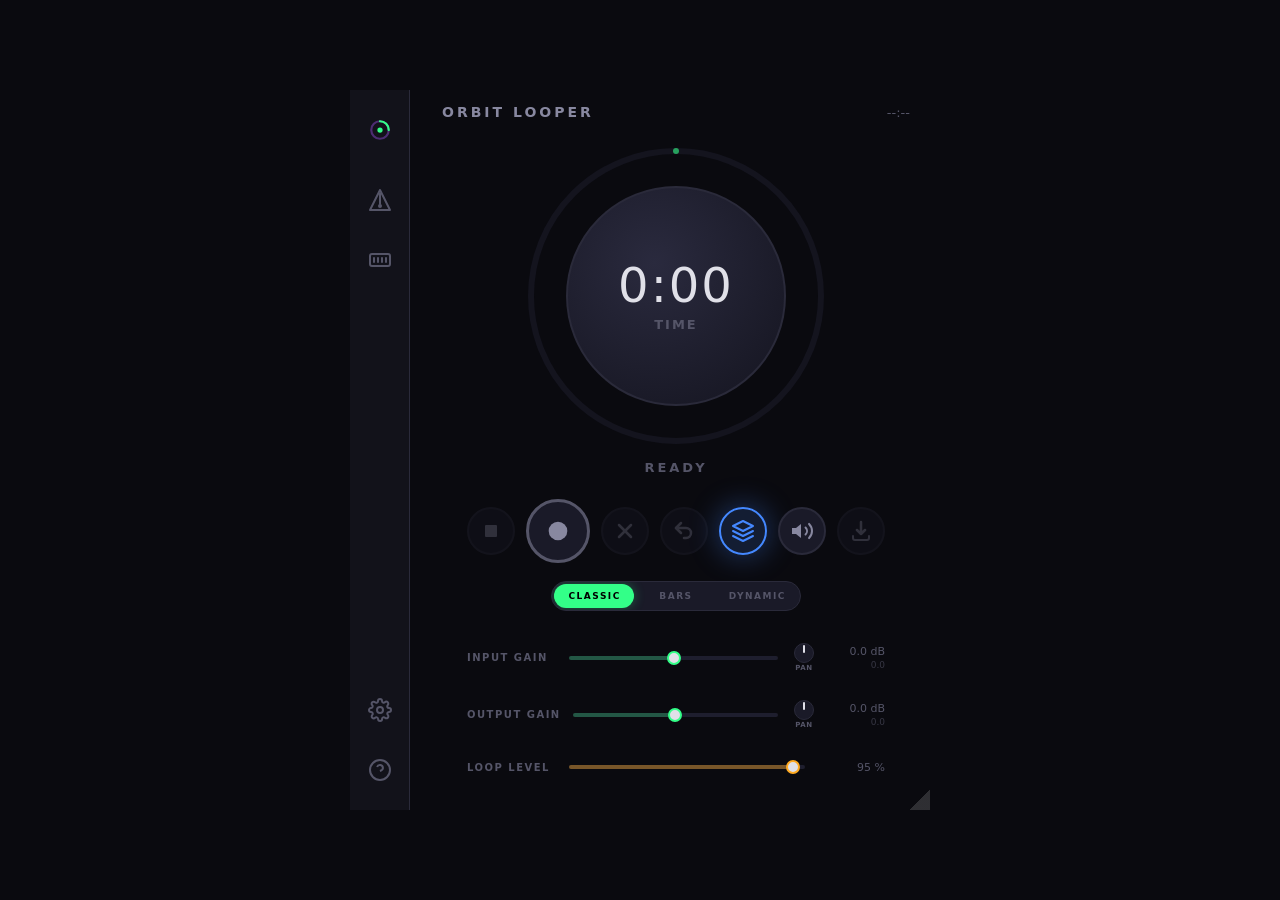
==== Source/ui/public/index.html @ 2f55a38d "Initial Commit" ====
<!DOCTYPE html>
<html lang="en">

<head>
    <meta charset="UTF-8">
    <meta name="viewport" content="width=device-width, initial-scale=1.0">
    <title>Orbit Looper</title>
    <link rel="stylesheet" href="style.css">
</head>

<body>
    <div class="app-wrapper">

        <!-- SIDEBAR -->
        <div class="sidebar">
            <!-- Logo -->
            <div class="sidebar-logo" title="Orbit Looper">
                <svg viewBox="0 0 32 32" width="28" height="28" fill="none" stroke="currentColor" stroke-width="2.5"
                    stroke-linecap="round" stroke-linejoin="round">
                    <circle cx="16" cy="16" r="10" opacity="0.4" />
                    <path d="M16 6 A 10 10 0 0 1 26 16" stroke="var(--color-playing)" />
                    <circle cx="16" cy="16" r="3" fill="var(--color-playing)" stroke="none" />
                </svg>
            </div>

            <!-- Metronome Icon -->
            <div class="sidebar-icon" id="iconMetro" title="Metronome Settings">
                <svg viewBox="0 0 24 24" width="24" height="24" fill="none" stroke="currentColor" stroke-width="2">
                    <path d="M12 2L2 22h20L12 2zm0 4v10" stroke-linecap="round" stroke-linejoin="round" />
                    <circle cx="12" cy="18" r="2" fill="currentColor" stroke="none" />
                </svg>
            </div>

            <!-- MIDI Icon -->
            <div class="sidebar-icon" id="iconMidi" title="MIDI / Key Mapping">
                <svg viewBox="0 0 24 24" width="24" height="24" fill="none" stroke="currentColor" stroke-width="2">
                    <rect x="2" y="6" width="20" height="12" rx="2" stroke-linecap="round" />
                    <path d="M6 10v4M10 10v4M14 10v4M18 10v4" stroke-linecap="round" />
                </svg>
            </div>

            <div class="sidebar-spacer"></div>

            <!-- Speaker Icon (Audio Options - Standalone Only) -->
            <div class="sidebar-icon" id="iconAudio" title="Audio Options" style="display: none;">
                <svg viewBox="0 0 24 24" width="24" height="24" fill="none" stroke="currentColor" stroke-width="2">
                    <path d="M11 5L6 9H2v6h4l5 4V5zM15.54 8.46a5 5 0 0 1 0 7.07M19.07 4.93a10 10 0 0 1 0 14.14" />
                </svg>
            </div>

            <!-- Gear Icon (Orbit Settings) -->
            <div class="sidebar-icon" id="iconGear" title="Orbit Settings">
                <svg viewBox="0 0 24 24" width="24" height="24" fill="none" stroke="currentColor" stroke-width="2">
                    <circle cx="12" cy="12" r="3" />
                    <path
                        d="M19.4 15a1.65 1.65 0 0 0 .33 1.82l.06.06a2 2 0 0 1 0 2.83 2 2 0 0 1-2.83 0l-.06-.06a1.65 1.65 0 0 0-1.82-.33 1.65 1.65 0 0 0-1 1.51V21a2 2 0 0 1-2 2 2 2 0 0 1-2-2v-.09A1.65 1.65 0 0 0 9 19.4a1.65 1.65 0 0 0-1.82.33l-.06.06a2 2 0 0 1-2.83 0 2 2 0 0 1 0-2.83l.06-.06a1.65 1.65 0 0 0 .33-1.82 1.65 1.65 0 0 0-1.51-1H3a2 2 0 0 1-2-2 2 2 0 0 1 2-2h.09A1.65 1.65 0 0 0 4.6 9a1.65 1.65 0 0 0-.33-1.82l-.06-.06a2 2 0 0 1 0-2.83 2 2 0 0 1 2.83 0l.06.06a1.65 1.65 0 0 0 1.82.33H9a1.65 1.65 0 0 0 1-1.51V3a2 2 0 0 1 2-2 2 2 0 0 1 2 2v.09a1.65 1.65 0 0 0 1 1.51 1.65 1.65 0 0 0 1.82-.33l.06-.06a2 2 0 0 1 2.83 0 2 2 0 0 1 0 2.83l-.06.06a1.65 1.65 0 0 0-.33 1.82V9a1.65 1.65 0 0 0 1.51 1H21a2 2 0 0 1 2 2 2 2 0 0 1-2 2h-.09a1.65 1.65 0 0 0-1.51 1z" />
                </svg>
            </div>

            <!-- Help Icon -->
            <div class="sidebar-icon" id="iconHelp" title="Help / About">
                <svg viewBox="0 0 24 24" width="24" height="24" fill="none" stroke="currentColor" stroke-width="2">
                    <circle cx="12" cy="12" r="10" />
                    <path d="M9.09 9a3 3 0 0 1 5.83 1c0 2-3 3-3 3M12 17h.01" />
                </svg>
            </div>

            <!-- Fullscreen Icon (Hidden per user request for future implementation) -->
            <div class="sidebar-icon" id="iconFullscreen" title="Toggle Fullscreen" style="display: none;">
                <svg viewBox="0 0 24 24" width="24" height="24" fill="none" stroke="currentColor" stroke-width="2">
                    d="M8 3H5a2 2 0 0 0-2 2v3m18 0V5a2 2 0 0 0-2-2h-3m0 18h3a2 2 0 0 0 2-2v-3M3 16v3a2 2 0 0 0 2 2h3" />
                </svg>
            </div>
        </div>

        <!-- MAIN CONTENT -->
        <div class="main-content">
            <!-- Header -->
            <div class="header">
                <div class="plugin-name">Orbit Looper</div>
                <div class="loop-time" id="loopTime">--:--</div>
            </div>

            <!-- Main Knob Area -->
            <div class="knob-container">
                <!-- Playback position ring -->
                <svg class="playback-ring" viewBox="0 0 310 310">
                    <!-- Background ring -->
                    <circle cx="155" cy="155" r="145" fill="none" stroke="#1e1e2e" stroke-width="6" opacity="0.5" />
                    <!-- Playback arc -->
                    <circle id="playbackArc" cx="155" cy="155" r="145" fill="none" stroke="#33ff88" stroke-width="6"
                        stroke-dasharray="0 911" stroke-linecap="round" transform="rotate(-90 155 155)" opacity="0.6" />
                    <!-- Playhead dot -->
                    <circle id="playheadDot" cx="155" cy="10" r="5" fill="#33ff88" opacity="0" />
                </svg>

                <!-- Loop Level Knob (Visual Only) -->
                <div class="knob" id="knob">
                    <div class="knob-label">
                        <div class="knob-value" id="mainDisplay">0:00</div>
                        <div class="knob-subtext" id="subDisplay">TIME</div>
                    </div>
                </div>
            </div>

            <!-- State Display -->
            <div class="state-display">
                <div class="state-text empty" id="stateText">READY</div>
            </div>

            <!-- Transport Controls -->
            <div class="transport">
                <!-- Stop/Play Toggle Button -->
                <button class="transport-btn disabled" id="btnStop" title="Stop">
                    <svg class="btn-icon" viewBox="0 0 24 24" id="stopIcon">
                        <rect x="6" y="6" width="12" height="12" rx="1" />
                    </svg>
                </button>

                <!-- Record/Overdub Button -->
                <button class="transport-btn btn-record state-empty" id="btnRecord" title="Record">
                    <svg class="btn-icon" viewBox="0 0 24 24" id="recordIcon">
                        <circle cx="12" cy="12" r="8" />
                    </svg>
                </button>

                <!-- Clear Button -->
                <button class="transport-btn disabled" id="btnClear" title="Clear">
                    <svg class="btn-icon" viewBox="0 0 24 24">
                        <line x1="6" y1="6" x2="18" y2="18" stroke="currentColor" stroke-width="2.5"
                            stroke-linecap="round" />
                        <line x1="18" y1="6" x2="6" y2="18" stroke="currentColor" stroke-width="2.5"
                            stroke-linecap="round" />
                    </svg>
                </button>

                <!-- Undo Button -->
                <button class="transport-btn disabled" id="btnUndo" title="Undo Last Layer">
                    <svg class="btn-icon" viewBox="0 0 24 24">
                        <path d="M9 14L4 9l5-5" fill="none" stroke="currentColor" stroke-width="2.5"
                            stroke-linecap="round" stroke-linejoin="round" />
                        <path d="M4 9h10a5 5 0 0 1 0 10H12" fill="none" stroke="currentColor" stroke-width="2.5"
                            stroke-linecap="round" />
                    </svg>
                </button>

                <!-- Arm Overdub Button (Task 3) -->
                <button class="transport-btn active" id="btnArmOverdub" title="Arm Overdub">
                    <svg class="btn-icon" viewBox="0 0 24 24">
                        <path d="M12 2L2 7l10 5 10-5-10-5zM2 17l10 5 10-5M2 12l10 5 10-5" fill="none"
                            stroke="currentColor" stroke-width="2" stroke-linecap="round" stroke-linejoin="round" />
                    </svg>
                </button>

                <!-- Monitor Button -->
                <button class="transport-btn btn-monitor" id="btnMonitor" title="Disable Monitoring (Active)">
                    <svg class="btn-icon" viewBox="0 0 24 24" id="monitorIcon">
                        <polygon points="11 5 6 9 2 9 2 15 6 15 11 19 11 5" fill="currentColor"></polygon>
                        <path d="M15.54 8.46a5 5 0 0 1 0 7.07" fill="none" stroke="currentColor" stroke-width="2"
                            stroke-linecap="round" stroke-linejoin="round"></path>
                        <path d="M19.07 4.93a10 10 0 0 1 0 14.14" fill="none" stroke="currentColor" stroke-width="2"
                            stroke-linecap="round" stroke-linejoin="round"></path>
                    </svg>
                </button>

                <!-- Export Button -->
                <button class="transport-btn disabled" id="btnExport" title="Export WAV">
                    <svg class="btn-icon" viewBox="0 0 24 24">
                        <path d="M12 3v12M12 15l-4-4M12 15l4-4" fill="none" stroke="currentColor" stroke-width="2.5"
                            stroke-linecap="round" stroke-linejoin="round" />
                        <path d="M4 17v2a2 2 0 002 2h12a2 2 0 002-2v-2" fill="none" stroke="currentColor"
                            stroke-width="2" stroke-linecap="round" />
                    </svg>
                </button>
            </div>

            <!-- Loop Mode 3-Way Toggle -->
            <div class="mode-3way-container">
                <div class="mode-3way" id="loopModeToggle">
                    <div class="mode-segment active" id="segClassic" data-mode="0"
                        title="Classic: First recording defines the loop length. Overdubs stop at this boundary.">
                        CLASSIC</div>
                    <div class="mode-segment" id="segBars" data-mode="1"
                        title="Bars: Loop length is pre-determined by BPM and Bar settings in the Metronome panel.">BARS
                    </div>
                    <div class="mode-segment" id="segDynamic" data-mode="2"
                        title="Dynamic: Overdubs extend the loop length up to the Global Max Length in Settings.">
                        DYNAMIC</div>
                    <div class="mode-selection-pill" id="modePill"></div>
                </div>
            </div>

            <!-- UNIFIED GAIN, METERS, AND SETTINGS LAYOUT -->
            <div class="gain-controls">
                <!-- Input Gain Slider -->
                <div class="gain-control">
                    <div class="gain-label">Input Gain</div>
                    <div class="gain-slider-track" id="inputGainSlider">
                        <div class="gain-slider-meter" id="inputMeterFill"></div>
                        <div class="gain-slider-fill" id="inputGainFill"></div>
                        <div class="gain-slider-thumb" id="inputGainThumb"></div>
                    </div>
                    <div class="pan-knob-container">
                        <div class="pan-knob" id="inputPanKnob" title="Double-click to reset (Drag up/down to pan)">
                            <div class="pan-indicator" id="inputPanIndicator"></div>
                        </div>
                        <div class="pan-knob-label">PAN</div>
                    </div>
                    <div class="gain-value-container">
                        <div class="gain-value" id="inputGainValue">0.0 dB</div>
                        <div class="peak-value" id="inputPeakValue">0.0</div>
                    </div>
                </div>

                <!-- Output Gain Slider -->
                <div class="gain-control">
                    <div class="gain-label">Output Gain</div>
                    <div class="gain-slider-track" id="outputGainSlider">
                        <div class="gain-slider-meter" id="outputMeterFill"></div>
                        <div class="gain-slider-fill" id="outputGainFill"></div>
                        <div class="gain-slider-thumb" id="outputGainThumb"></div>
                    </div>
                    <div class="pan-knob-container">
                        <div class="pan-knob" id="outputPanKnob" title="Double-click to reset (Drag up/down to pan)">
                            <div class="pan-indicator" id="outputPanIndicator"></div>
                        </div>
                        <div class="pan-knob-label">PAN</div>
                    </div>
                    <div class="gain-value-container">
                        <div class="gain-value" id="outputGainValue">0.0 dB</div>
                        <div class="peak-value" id="outputPeakValue">0.0</div>
                    </div>
                </div>

                <!-- Loop Level -->
                <div class="gain-control">
                    <div class="gain-label">Loop Level</div>
                    <div class="gain-slider-track" id="loopLevelSlider">
                        <div class="gain-slider-fill" id="loopLevelFill"
                            style="background: rgba(255, 170, 34, 0.4); width: 95%;"></div>
                        <div class="gain-slider-thumb" id="loopLevelThumb"
                            style="border-color: var(--color-overdubbing); left: 95%;"></div>
                    </div>
                    <div class="pan-knob-container" style="visibility: hidden;">
                        <div class="pan-knob"></div>
                    </div>
                    <div class="gain-value" id="loopLevelValue">95 %</div>
                </div>
            </div>

            <!-- MIDI CC Mapping Panel -->

            <div class="midi-rows" id="midiRows">
                <!-- Column Headers -->
                <div class="mapping-header">
                    <div class="mapping-col-title"></div>
                    <div class="mapping-col-title">MIDI</div>
                    <div class="mapping-col-title">Key</div>
                </div>
                <div class="midi-row" data-action="11">
                    <div class="midi-action-name">Play</div>
                    <div class="mapping-cell">
                        <div class="midi-cc-display" id="midiCC11">--</div>
                        <button class="midi-learn-btn" id="midiLearn11">Learn</button>
                        <button class="midi-clear-btn hidden" id="midiClear11">&times;</button>
                    </div>
                    <div class="mapping-cell">
                        <div class="midi-cc-display" id="keyBind11">--</div>
                        <button class="midi-learn-btn" id="keyLearn11">Learn</button>
                        <button class="midi-clear-btn hidden" id="keyClear11">&times;</button>
                    </div>
                </div>
                <div class="midi-row" data-action="0">
                    <div class="midi-action-name">Record</div>
                    <div class="mapping-cell">
                        <div class="midi-cc-display" id="midiCC0">--</div>
                        <button class="midi-learn-btn" id="midiLearn0">Learn</button>
                        <button class="midi-clear-btn hidden" id="midiClear0">&times;</button>
                    </div>
                    <div class="mapping-cell">
                        <div class="midi-cc-display" id="keyBind0">--</div>
                        <button class="midi-learn-btn" id="keyLearn0">Learn</button>
                        <button class="midi-clear-btn hidden" id="keyClear0">&times;</button>
                    </div>
                </div>
                <div class="midi-row" data-action="1">
                    <div class="midi-action-name">Stop</div>
                    <div class="mapping-cell">
                        <div class="midi-cc-display" id="midiCC1">--</div>
                        <button class="midi-learn-btn" id="midiLearn1">Learn</button>
                        <button class="midi-clear-btn hidden" id="midiClear1">&times;</button>
                    </div>
                    <div class="mapping-cell">
                        <div class="midi-cc-display" id="keyBind1">--</div>
                        <button class="midi-learn-btn" id="keyLearn1">Learn</button>
                        <button class="midi-clear-btn hidden" id="keyClear1">&times;</button>
                    </div>
                </div>
                <div class="midi-row" data-action="2">
                    <div class="midi-action-name">Clear</div>
                    <div class="mapping-cell">
                        <div class="midi-cc-display" id="midiCC2">--</div>
                        <button class="midi-learn-btn" id="midiLearn2">Learn</button>
                        <button class="midi-clear-btn hidden" id="midiClear2">&times;</button>
                    </div>
                    <div class="mapping-cell">
                        <div class="midi-cc-display" id="keyBind2">--</div>
                        <button class="midi-learn-btn" id="keyLearn2">Learn</button>
                        <button class="midi-clear-btn hidden" id="keyClear2">&times;</button>
                    </div>
                </div>
                <div class="midi-row" data-action="3">
                    <div class="midi-action-name">Undo</div>
                    <div class="mapping-cell">
                        <div class="midi-cc-display" id="midiCC3">--</div>
                        <button class="midi-learn-btn" id="midiLearn3">Learn</button>
                        <button class="midi-clear-btn hidden" id="midiClear3">&times;</button>
                    </div>
                    <div class="mapping-cell">
                        <div class="midi-cc-display" id="keyBind3">--</div>
                        <button class="midi-learn-btn" id="keyLearn3">Learn</button>
                        <button class="midi-clear-btn hidden" id="keyClear3">&times;</button>
                    </div>
                </div>
                <div class="midi-row" data-action="4">
                    <div class="midi-action-name">Footswitch</div>
                    <div class="mapping-cell">
                        <div class="midi-cc-display" id="midiCC4">--</div>
                        <button class="midi-learn-btn" id="midiLearn4">Learn</button>
                        <button class="midi-clear-btn hidden" id="midiClear4">&times;</button>
                    </div>
                    <div class="mapping-cell">
                        <div class="midi-cc-display" id="keyBind4">--</div>
                        <button class="midi-learn-btn" id="keyLearn4">Learn</button>
                        <button class="midi-clear-btn hidden" id="keyClear4">&times;</button>
                    </div>
                </div>
                <div class="midi-row" data-action="5">
                    <div class="midi-action-name">Overdub</div>
                    <div class="mapping-cell">
                        <div class="midi-cc-display" id="midiCC5">--</div>
                        <button class="midi-learn-btn" id="midiLearn5">Learn</button>
                        <button class="midi-clear-btn hidden" id="midiClear5">&times;</button>
                    </div>
                    <div class="mapping-cell">
                        <div class="midi-cc-display" id="keyBind5">--</div>
                        <button class="midi-learn-btn" id="keyLearn5">Learn</button>
                        <button class="midi-clear-btn hidden" id="keyClear5">&times;</button>
                    </div>
                </div>
                <div class="midi-row" data-action="6">
                    <div class="midi-action-name">Bar Mode</div>
                    <div class="mapping-cell">
                        <div class="midi-cc-display" id="midiCC6">--</div>
                        <button class="midi-learn-btn" id="midiLearn6">Learn</button>
                        <button class="midi-clear-btn hidden" id="midiClear6">&times;</button>
                    </div>
                    <div class="mapping-cell">
                        <div class="midi-cc-display" id="keyBind6">--</div>
                        <button class="midi-learn-btn" id="keyLearn6">Learn</button>
                        <button class="midi-clear-btn hidden" id="keyClear6">&times;</button>
                    </div>
                </div>
                <div class="midi-row" data-action="7">
                    <div class="midi-action-name">Click</div>
                    <div class="mapping-cell">
                        <div class="midi-cc-display" id="midiCC7">--</div>
                        <button class="midi-learn-btn" id="midiLearn7">Learn</button>
                        <button class="midi-clear-btn hidden" id="midiClear7">&times;</button>
                    </div>
                    <div class="mapping-cell">
                        <div class="midi-cc-display" id="keyBind7">--</div>
                        <button class="midi-learn-btn" id="keyLearn7">Learn</button>
                        <button class="midi-clear-btn hidden" id="keyClear7">&times;</button>
                    </div>
                </div>
                <div class="midi-row" data-action="8">
                    <div class="midi-action-name">Pre-count</div>
                    <div class="mapping-cell">
                        <div class="midi-cc-display" id="midiCC8">--</div>
                        <button class="midi-learn-btn" id="midiLearn8">Learn</button>
                        <button class="midi-clear-btn hidden" id="midiClear8">&times;</button>
                    </div>
                    <div class="mapping-cell">
                        <div class="midi-cc-display" id="keyBind8">--</div>
                        <button class="midi-learn-btn" id="keyLearn8">Learn</button>
                        <button class="midi-clear-btn hidden" id="keyClear8">&times;</button>
                    </div>
                </div>
                <div class="midi-row" data-action="9">
                    <div class="midi-action-name">Arm Overdub</div>
                    <div class="mapping-cell">
                        <div class="midi-cc-display" id="midiCC9">--</div>
                        <button class="midi-learn-btn" id="midiLearn9">Learn</button>
                        <button class="midi-clear-btn hidden" id="midiClear9">&times;</button>
                    </div>
                    <div class="mapping-cell">
                        <div class="midi-cc-display" id="keyBind9">--</div>
                        <button class="midi-learn-btn" id="keyLearn9">Learn</button>
                        <button class="midi-clear-btn hidden" id="keyClear9">&times;</button>
                    </div>
                </div>
                <div class="midi-row" data-action="10">
                    <div class="midi-action-name">Play Click</div>
                    <div class="mapping-cell">
                        <div class="midi-cc-display" id="midiCC10">--</div>
                        <button class="midi-learn-btn" id="midiLearn10">Learn</button>
                        <button class="midi-clear-btn hidden" id="midiClear10">&times;</button>
                    </div>
                    <div class="mapping-cell">
                        <div class="midi-cc-display" id="keyBind10">--</div>
                        <button class="midi-learn-btn" id="keyLearn10">Learn</button>
                        <button class="midi-clear-btn hidden" id="keyClear10">&times;</button>
                    </div>
                </div>
                <div class="midi-row" data-action="12">
                    <div class="midi-action-name">Monitor</div>
                    <div class="mapping-cell">
                        <div class="midi-cc-display" id="midiCC12">--</div>
                        <button class="midi-learn-btn" id="midiLearn12">Learn</button>
                        <button class="midi-clear-btn hidden" id="midiClear12">&times;</button>
                    </div>
                    <div class="mapping-cell">
                        <div class="midi-cc-display" id="keyBind12">--</div>
                        <button class="midi-learn-btn" id="keyLearn12">Learn</button>
                        <button class="midi-clear-btn hidden" id="keyClear12">&times;</button>
                    </div>
                </div>
                <div class="midi-row" data-action="13">
                    <div class="midi-action-name">Loop Mode ↻</div>
                    <div class="mapping-cell">
                        <div class="midi-cc-display" id="midiCC13">--</div>
                        <button class="midi-learn-btn" id="midiLearn13">Learn</button>
                        <button class="midi-clear-btn hidden" id="midiClear13">&times;</button>
                    </div>
                    <div class="mapping-cell">
                        <div class="midi-cc-display" id="keyBind13">--</div>
                        <button class="midi-learn-btn" id="keyLearn13">Learn</button>
                        <button class="midi-clear-btn hidden" id="keyClear13">&times;</button>
                    </div>
                </div>
                <div class="midi-row" data-action="14">
                    <div class="midi-action-name">Classic Mode</div>
                    <div class="mapping-cell">
                        <div class="midi-cc-display" id="midiCC14">--</div>
                        <button class="midi-learn-btn" id="midiLearn14">Learn</button>
                        <button class="midi-clear-btn hidden" id="midiClear14">&times;</button>
                    </div>
                    <div class="mapping-cell">
                        <div class="midi-cc-display" id="keyBind14">--</div>
                        <button class="midi-learn-btn" id="keyLearn14">Learn</button>
                        <button class="midi-clear-btn hidden" id="keyClear14">&times;</button>
                    </div>
                </div>
                <div class="midi-row" data-action="15">
                    <div class="midi-action-name">Beats Mode</div>
                    <div class="mapping-cell">
                        <div class="midi-cc-display" id="midiCC15">--</div>
                        <button class="midi-learn-btn" id="midiLearn15">Learn</button>
                        <button class="midi-clear-btn hidden" id="midiClear15">&times;</button>
                    </div>
                    <div class="mapping-cell">
                        <div class="midi-cc-display" id="keyBind15">--</div>
                        <button class="midi-learn-btn" id="keyLearn15">Learn</button>
                        <button class="midi-clear-btn hidden" id="keyClear15">&times;</button>
                    </div>
                </div>
                <div class="midi-row" data-action="16">
                    <div class="midi-action-name">Dynamic Mode</div>
                    <div class="mapping-cell">
                        <div class="midi-cc-display" id="midiCC16">--</div>
                        <button class="midi-learn-btn" id="midiLearn16">Learn</button>
                        <button class="midi-clear-btn hidden" id="midiClear16">&times;</button>
                    </div>
                    <div class="mapping-cell">
                        <div class="midi-cc-display" id="keyBind16">--</div>
                        <button class="midi-learn-btn" id="keyLearn16">Learn</button>
                        <button class="midi-clear-btn hidden" id="keyClear16">&times;</button>
                    </div>
                </div>
                <div class="midi-row" data-action="17">
                    <div class="midi-action-name">Pan In → L</div>
                    <div class="mapping-cell">
                        <div class="midi-cc-display" id="midiCC17">--</div>
                        <button class="midi-learn-btn" id="midiLearn17">Learn</button>
                        <button class="midi-clear-btn hidden" id="midiClear17">&times;</button>
                    </div>
                    <div class="mapping-cell">
                        <div class="midi-cc-display" id="keyBind17">--</div>
                        <button class="midi-learn-btn" id="keyLearn17">Learn</button>
                        <button class="midi-clear-btn hidden" id="keyClear17">&times;</button>
                    </div>
                </div>
                <div class="midi-row" data-action="18">
                    <div class="midi-action-name">Pan In → C</div>
                    <div class="mapping-cell">
                        <div class="midi-cc-display" id="midiCC18">--</div>
                        <button class="midi-learn-btn" id="midiLearn18">Learn</button>
                        <button class="midi-clear-btn hidden" id="midiClear18">&times;</button>
                    </div>
                    <div class="mapping-cell">
                        <div class="midi-cc-display" id="keyBind18">--</div>
                        <button class="midi-learn-btn" id="keyLearn18">Learn</button>
                        <button class="midi-clear-btn hidden" id="keyClear18">&times;</button>
                    </div>
                </div>
                <div class="midi-row" data-action="19">
                    <div class="midi-action-name">Pan In → R</div>
                    <div class="mapping-cell">
                        <div class="midi-cc-display" id="midiCC19">--</div>
                        <button class="midi-learn-btn" id="midiLearn19">Learn</button>
                        <button class="midi-clear-btn hidden" id="midiClear19">&times;</button>
                    </div>
                    <div class="mapping-cell">
                        <div class="midi-cc-display" id="keyBind19">--</div>
                        <button class="midi-learn-btn" id="keyLearn19">Learn</button>
                        <button class="midi-clear-btn hidden" id="keyClear19">&times;</button>
                    </div>
                </div>

            </div>



            <div class="metro-content" id="metroContent">
                <!-- ROW 1: Timing & Mode -->
                <div class="metro-grid-row">
                    <div class="metro-group">
                        <div class="metro-input-wrapper">
                            <span class="metro-label-small">BPM</span>
                            <input type="number" class="metro-input" id="bpmInput" value="120" min="30" max="300">
                        </div>
                    </div>

                    <div class="metro-group">
                        <div class="metro-input-wrapper">
                            <span class="metro-label-small">BEATS</span>
                            <input type="number" class="metro-input" id="beatsInput" value="4" min="1" max="16">
                        </div>
                    </div>

                    <!-- Loop Length (Always visible now) -->
                    <div class="metro-group" id="barsInputContainer">
                        <div class="metro-input-wrapper">
                            <span class="metro-label-small">BARS</span>
                            <input type="number" class="metro-input" id="barsInput" value="4" min="1" max="999">
                        </div>
                    </div>

                    <div class="metro-group" style="margin-left: auto;">
                        <span class="metro-label-small">MODE</span>
                        <div class="metro-mode-display" id="metroModeDisplay">SEC</div>
                    </div>
                </div>

                <div class="metro-duration" id="metroDuration">Duration: 8.0s</div>

                <!-- ROW 2: Playback Features -->
                <div class="metro-grid-row">
                    <div class="metro-group">
                        <span class="metro-label-small">CLICK</span>
                        <div class="toggle-switch" id="clickToggle">
                            <div class="toggle-thumb"></div>
                        </div>
                        <button class="play-click-btn" id="playClickBtn" title="Audition Click">
                            <svg viewBox="0 0 24 24" width="10" height="10" fill="currentColor">
                                <path d="M8 5v14l11-7z" />
                            </svg>
                        </button>
                    </div>

                    <div class="metro-group">
                        <span class="metro-label-small">PRE-COUNT</span>
                        <div class="toggle-switch" id="preCountToggle">
                            <div class="toggle-thumb"></div>
                        </div>
                    </div>

                    <div class="metro-group" id="preCountGroup"
                        style="opacity: 0.4; pointer-events: none; margin-left: 0;">
                        <div class="metro-input-wrapper">
                            <span class="metro-label-small">PRE-COUNT BARS</span>
                            <input type="number" class="metro-input" id="preCountBarsInput" value="2" min="1" max="16"
                                style="width: 40px;">
                        </div>
                    </div>
                </div>

                <!-- ROW 3: Rhythm Matrix -->
                <div class="metro-matrix">
                    <div class="rhythm-row-container">
                        <span class="rhythm-label-large">A</span>
                        <div class="rhythm-row" id="accentRow"></div>
                    </div>
                    <div class="rhythm-row-container">
                        <span class="rhythm-label-large">B</span>
                        <div class="rhythm-row" id="regularRow"></div>
                    </div>
                </div>
            </div>
        </div>

        <!-- Version Footer -->
        <!-- MODALS -->
        <style>
            .modal-overlay {
                position: fixed;
                top: 0;
                left: 60px;
                /* Offset by sidebar */
                right: 0;
                bottom: 0;
                background: rgba(0, 0, 0, 0.85);
                z-index: 200;
                display: none;
                justify-content: center;
                align-items: center;
                backdrop-filter: blur(4px);
            }

            .modal-overlay.open {
                display: flex;
            }

            .modal-content {
                background: var(--bg-panel);
                border: 1px solid var(--border);
                border-radius: 12px;
                width: 90%;
                max-width: 400px;
                max-height: 90vh;
                overflow-y: auto;
                padding: 20px;
                box-shadow: 0 10px 40px rgba(0, 0, 0, 0.5);
                position: relative;
            }

            .modal-header {
                display: flex;
                justify-content: space-between;
                align-items: center;
                margin-bottom: 20px;
                padding-bottom: 10px;
                border-bottom: 1px solid var(--border);
            }

            .modal-title {
                font-size: 14px;
                font-weight: 700;
                text-transform: uppercase;
                letter-spacing: 2px;
                color: var(--text-primary);
            }

            .modal-close {
                background: none;
                border: none;
                color: var(--text-dim);
                font-size: 24px;
                cursor: pointer;
                line-height: 1;
            }

            .modal-close:hover {
                color: var(--text-primary);
            }
        </style>

        <!-- METRONOME MODAL -->
        <div class="modal-overlay" id="modalMetro">
            <div class="modal-content">
                <div class="modal-header">
                    <div class="modal-title">Metronome Settings</div>
                    <button class="modal-close" onclick="toggleModal('modalMetro')">&times;</button>
                </div>
                <!-- Content moved from panel -->
                <div id="metroModalContent"></div>
            </div>
        </div>

        <!-- MIDI MODAL -->
        <div class="modal-overlay" id="modalMidi">
            <div class="modal-content">
                <div class="modal-header">
                    <div class="modal-title">Mapping</div>
                    <button class="modal-close" onclick="toggleModal('modalMidi')">&times;</button>
                </div>
                <div id="midiModalContent"></div>
            </div>
        </div>

        <!-- SETTINGS MODAL -->
        <div class="modal-overlay" id="modalSettings">
            <div class="modal">
                <div class="modal-header">
                    <div class="modal-title">Orbit Settings</div>
                    <div class="modal-close" onclick="toggleModal('modalSettings')">&times;</div>
                </div>
                <div class="modal-content" id="settingsModalContent">
                    <!-- content moved by JS -->
                </div>
            </div>
        </div>

        <!-- HELP MODAL -->
        <div class="modal-overlay" id="modalHelp">
            <div class="modal">
                <div class="modal-header">
                    <div class="modal-title">Help / About</div>
                    <div class="modal-close" onclick="toggleModal('modalHelp')">&times;</div>
                </div>
                <div class="modal-content" id="helpModalContent">
                    <!-- content moved by JS -->
                </div>
            </div>
        </div>

        <!-- Custom JS Resize Handle -->
        <div class="custom-resizer" id="customResizer" title="Drag to Resize"></div>

    </div> <!-- Close app-wrapper -->

    <!-- OFF-SCREEN CONTENT TO BE MOVED INTO MODALS -->
    <div style="display:none">
        <!-- Settings Content -->
        <div id="settingsContent">
            <div class="settings-group">
                <div class="settings-label">GLOBAL MAX LENGTH</div>
                <div class="settings-desc">Allocates fixed RAM for all loop layers. Higher values use more memory.</div>
                <div class="settings-options" id="maxLenOptions">
                    <button class="settings-opt" data-value="60">1m</button>
                    <button class="settings-opt" data-value="120">2m</button>
                    <button class="settings-opt active" data-value="300">5m</button>
                    <button class="settings-opt" data-value="600">10m</button>
                    <button class="settings-opt" data-value="1200">20m</button>
                </div>
            </div>
            <div class="settings-group">
                <div class="settings-label">MAX LAYERS</div>
                <div class="settings-desc">Maximum number of independent overdub layers. More layers use more memory.
                </div>
                <div class="settings-options" id="maxLayerOptions">
                    <button class="settings-opt" data-value="2">2</button>
                    <button class="settings-opt" data-value="4">4</button>
                    <button class="settings-opt" data-value="6">6</button>
                    <button class="settings-opt active" data-value="8">8</button>
                </div>
            </div>
        </div>

        <!-- Help Content -->
        <div id="helpDetailContent">
            <!-- FOOTSWITCH MODE & GESTURES (MOVED TO TOP) -->
            <div class="memory-info"
                style="padding:12px; background:rgba(68,136,255,0.12); border-left:3px solid var(--color-armed); font-size:11px; color:var(--text-secondary); line-height:1.4; margin-bottom: 2px;">
                <span style="color:var(--text-primary); font-weight:bold; display:block; margin-bottom:0px;">
                    Footswitch Mode (Ditto Style)
                </span>
            </div>

            <div class="footswitch-info"
                style="margin-bottom: 5px; background: rgba(68, 136, 255, 0.05); padding: 12px; border-radius: 6px; border-left: 3px solid var(--color-armed);">
                <div class="footswitch-info-title"
                    style="color:var(--text-primary); font-weight:bold; font-size: 11px; margin-bottom: 8px; text-transform: uppercase;">
                    Gestures</div>
                <div class="footswitch-info-row"
                    style="display: flex; justify-content: space-between; font-size: 10px; margin-bottom: 4px;">
                    <span class="footswitch-gesture" style="font-weight: bold; color: var(--color-playing);">1×
                        TAP</span>
                    <span class="footswitch-desc" style="color: var(--text-secondary);">Rec → Play → Overdub</span>
                </div>
                <div class="footswitch-info-row"
                    style="display: flex; justify-content: space-between; font-size: 10px; margin-bottom: 4px;">
                    <span class="footswitch-gesture" style="font-weight: bold; color: var(--color-stopped);">2×
                        TAP</span>
                    <span class="footswitch-desc" style="color: var(--text-secondary);">Stop Playback</span>
                </div>
                <div class="footswitch-info-row"
                    style="display: flex; justify-content: space-between; font-size: 10px; margin-bottom: 4px;">
                    <span class="footswitch-gesture" style="font-weight: bold; color: var(--color-empty);">2× TAP +
                        HOLD</span>
                    <span class="footswitch-desc" style="color: var(--text-secondary);">Clear All</span>
                </div>
                <div class="footswitch-info-row"
                    style="display: flex; justify-content: space-between; font-size: 10px;">
                    <span class="footswitch-gesture"
                        style="font-weight: bold; color: var(--color-overdubbing);">HOLD</span>
                    <span class="footswitch-desc" style="color: var(--text-secondary);">Undo Last Layer</span>
                </div>
            </div>

            <div class="memory-info"
                style="padding:10px 12px; background:rgba(68,136,255,0.08); border-left:3px solid var(--color-armed); font-size:10px; color:var(--text-secondary); line-height:1.4; margin-bottom: 12px;">
                <div style="display: flex; align-items: flex-start; gap: 8px;">
                    <svg viewBox="0 0 24 24" width="16" height="16" fill="none" stroke="currentColor" stroke-width="2"
                        style="flex-shrink: 0; margin-top: 1px;">
                        <rect x="2" y="6" width="20" height="12" rx="2" stroke-linecap="round" />
                        <path d="M6 10v4M10 10v4M14 10v4M18 10v4" stroke-linecap="round" />
                    </svg>
                    <div>
                        To activate this mode, go to the <b>Mapping</b> modal menu and assign a <b>MIDI CC</b> or <b>Key
                            Mapping</b> to the <b>Footswitch</b> action.
                    </div>
                </div>
            </div>

            <div class="memory-info"
                style="margin-top:2px; padding:12px; background:rgba(51,255,136,0.1); border-left:3px solid var(--color-playing); font-size:11px; color:var(--text-secondary); line-height:1.4; margin-bottom: 12px;">
                <span style="color:var(--text-primary); font-weight:bold; display:block; margin-bottom:5px;">🔄
                    Looping Modes</span>
                <ul style="margin: 5px 0 0 15px; padding: 0;">
                    <li style="margin-bottom: 4px;"><b>Classic Mode</b>: The first layer defines the total loop length.
                    </li>
                    <li style="margin-bottom: 4px;"><b>Bars Mode</b>: Length is pre-determined by BPM and Bar settings.
                    </li>
                    <li style="margin-bottom: 4px;"><b>Dynamic Mode</b>: Overdubs extend the loop length dynamically
                        until reaching the Global Max Length set in the Settings menu.</li>
                </ul>
            </div>

            <div class="memory-info"
                style="padding:12px; background:rgba(51,255,136,0.08); border-left:3px solid var(--color-playing); font-size:11px; color:var(--text-secondary); line-height:1.4; margin-bottom: 12px;">
                <span style="color:var(--text-primary); font-weight:bold; display:block; margin-bottom:5px;">🎵
                    Metronome / Click Track</span>
                Sample-accurate click track synthesized in the audio thread, routed through your audio interface.
                <ul style="margin: 5px 0 0 15px; padding: 0;">
                    <li style="margin-bottom: 4px;"><b>Play ▶ Button</b>: Audition the click at the current BPM without
                        recording — useful to check speed before committing.</li>
                    <li style="margin-bottom: 4px;"><b>Click Toggle</b>: Enable or disable the metronome click during
                        recording and playback, speed is driven by the BPM setting.</li>
                    <li style="margin-bottom: 4px;"><b>Pre-Count</b>: Count-in bars before recording starts — works with
                        all trigger methods (button, key, MIDI, footswitch).</li>
                    <li style="margin-bottom: 4px;"><b>Rhythm Matrix</b>: Step-sequencer-style pattern editor for accent
                        (A) and regular (B) beats, up to 16 beats per bar.</li>
                </ul>
            </div>

            <div class="memory-info"
                style="padding:12px; background:rgba(68,136,255,0.1); border-left:3px solid var(--color-armed); font-size:11px; color:var(--text-secondary); line-height:1.4; margin-bottom: 12px;">
                <span style="color:var(--text-primary); font-weight:bold; display:block; margin-bottom:5px;">🎯
                    Arm Overdub</span>
                Queues an overdub to start precisely at the next loop boundary instead of immediately. When armed, the
                status displays <b>ARMED</b> with a blue indicator. The overdub will automatically engage when the loop
                restarts, ensuring perfectly timed layers. Enabled by default.
            </div>

            <div class="memory-info"
                style="padding:12px; background:rgba(68,136,255,0.08); border-left:3px solid var(--color-armed); font-size:11px; color:var(--text-secondary); line-height:1.4; margin-bottom: 12px;">
                <span style="color:var(--text-primary); font-weight:bold; display:block; margin-bottom:5px;">⌨️
                    Key Bindings</span>
                Bind any keyboard key to any of the 20 mappable actions from the MIDI / Key Mapping panel.
                Each action supports <b>one key</b> — assigning a key that is already bound to another action will
                automatically reassign it (auto-exclusive). Bindings are saved with the plugin state.
            </div>

            <div class="memory-info"
                style="padding:12px; background:rgba(51,255,136,0.06); border-left:3px solid var(--color-playing); font-size:11px; color:var(--text-secondary); line-height:1.4; margin-bottom: 12px;">
                <span style="color:var(--text-primary); font-weight:bold; display:block; margin-bottom:5px;">💡
                    Visual Feedback</span>
                <ul style="margin: 5px 0 0 15px; padding: 0;">
                    <li style="margin-bottom: 4px;"><b style="color: #ffaa22;">Orange Ring Flash</b>: Undo — the
                        playback ring briefly flashes orange when a layer is removed.</li>
                    <li style="margin-bottom: 4px;"><b style="color: #ff4444;">Red Ring Flash</b>: Clear — the ring
                        flashes red when the entire loop is cleared.</li>
                    <li style="margin-bottom: 4px;"><b>Pulsing State Text</b>: The status label (RECORDING, OVERDUBBING,
                        etc.) pulses to indicate active states.</li>
                    <li style="margin-bottom: 4px;"><b>Beat Highlighting</b>: Rhythm matrix cells highlight in sync with
                        the metronome beat.</li>
                    <li style="margin-bottom: 4px;"><b style="color: #4488ff;">Blue Arm Overdub</b>: When overdub is
                        armed and waiting for the loop boundary, the status shows ARMED with a blue indicator.</li>
                </ul>
            </div>

            <div class="memory-info"
                style="padding:12px; background:rgba(255,170,34,0.08); border-left:3px solid var(--color-overdubbing); font-size:11px; color:var(--text-secondary); line-height:1.4; margin-bottom: 12px;">
                <span style="color:var(--text-primary); font-weight:bold; display:block; margin-bottom:5px;">🔊
                    Multi-Layer Architecture</span>
                Instead of a single buffer with destructive overdub, the looper uses up to <b id="helpMaxLayers">8</b>
                independent layers. Each layer is a separate audio recording — overdubs never overwrite previous
                recordings. Use <b>Undo</b> to remove layers one at a time. The maximum number of layers can be
                configured in the <b>Settings</b> menu (default: 8).
            </div>

            <div class="memory-info"
                style="padding:12px; background:rgba(255,170,34,0.1); border-left:3px solid var(--color-overdubbing); font-size:11px; color:var(--text-secondary); line-height:1.4; margin-bottom: 12px;">
                <span style="color:var(--text-primary); font-weight:bold; display:block; margin-bottom:5px;">⚠️
                    Memory RAM Usage</span>
                All loop layers are stored in active RAM for zero-latency overdubbing. Longer Max Length settings
                combined with more layers use more memory.
                <ul style="margin: 5px 0 0 15px; padding: 0;">
                    <li><b>5 Minutes</b> (8 layers): ~0.9 GB RAM</li>
                    <li><b>10 Minutes</b> (8 layers): ~1.8 GB RAM</li>
                    <li><b>20 Minutes</b> (8 layers): ~3.7 GB RAM</li>
                </ul>
            </div>

            <div
                style="font-size: 10px; color: var(--text-dim); text-align: center; border-top: 1px solid var(--border); padding-top: 10px;">
                <div style="margin-bottom: 5px;">Orbit Looper v1.0.0</div>
                <div style="margin-bottom: 5px;">Debug Console: <span
                        style="color: var(--text-secondary);">Ctrl+Shift+D</span></div>
                <a href="https://github.com/dev-dhg/orbit-looper" target="_blank"
                    style="color: var(--color-playing); text-decoration: none;">github.com/dev-dhg/orbit-looper</a>
            </div>
        </div>
    </div>

    <!-- CUSTOM CONFIRM MODAL (OUTSIDE WRAPPER) -->
    <div class="modal-overlay" id="modalConfirm" style="z-index: 9999;">
        <div class="modal" style="max-width: 400px; text-align: center;">
            <div class="modal-header" style="justify-content: center; border-bottom: none; margin-bottom: -10px;">
                <div class="modal-title" id="confirmTitle" style="color: #ffaa22; font-size: 14px;">Warning</div>
            </div>
            <div id="confirmMessage"
                style="font-size: 12px; line-height: 1.5; color: var(--text-secondary); margin: 20px 0; text-align: left; background: rgba(255,170,34,0.1); padding: 15px; border-radius: 6px; border-left: 3px solid #ffaa22;">
                Message goes here
            </div>
            <div style="display: flex; gap: 10px; justify-content: center; margin-top: 20px;">
                <button id="confirmCancelBtn"
                    style="flex: 1; padding: 10px; border-radius: 6px; border: 1px solid var(--border); background: var(--surface); color: var(--text-primary); cursor: pointer; font-weight: 600;">Cancel</button>
                <button id="confirmOkBtn"
                    style="flex: 1; padding: 10px; border-radius: 6px; border: none; background: rgba(255,170,34,0.8); color: #fff; cursor: pointer; font-weight: 600;">Proceed</button>
            </div>
        </div>
    </div>

    <div id="debugLog"
        style="display:none; position:fixed; top:10px; left:70px; right:10px; bottom:50%; background:rgba(0,0,0,0.8); color:#0f0; font-family:monospace; padding:10px; overflow-y:auto; z-index:10000; pointer-events:none; font-size:10px; border:1px solid #0f0;">
    </div>
    <!-- Modular JS: loaded in dependency order (no ES6 modules — JUCE BinaryData limitation) -->
    <script src="juce-bridge.js"></script>
    <script src="state.js"></script>
    <script src="ui-controls.js"></script>
    <script src="transport.js"></script>
    <script src="metronome.js"></script>
    <script src="keymapping.js"></script>
    <script src="main.js"></script>
</body>

</html>
---- Source/ui/public/style.css ----
/* ============================================
           ORBIT LOOPER - UI STYLES
           ============================================ */

:root {
    --bg-dark: #0a0a0f;
    --bg-panel: #12121a;
    --surface: #1a1a28;
    --border: #2a2a3a;
    --text-primary: #e0e0e8;
    --text-secondary: #8888a0;
    --text-dim: #555568;

    /* State colors */
    --color-empty: #555568;
    --color-recording: #ff3355;
    --color-playing: #33ff88;
    --color-overdubbing: #ffaa22;
    --color-stopped: #6666aa;

    /* Knob */
    --knob-size: 220px;
    --knob-track: #1e1e2e;
    --knob-fill: #33ff88;

    /* Glow effects */
    --glow-recording: 0 0 30px rgba(255, 51, 85, 0.4);
    --glow-playing: 0 0 30px rgba(51, 255, 136, 0.3);
    --glow-overdubbing: 0 0 30px rgba(255, 170, 34, 0.4);
    --glow-armed: 0 0 30px rgba(68, 136, 255, 0.4);

    /* Armed overdub color */
    --color-armed: #4488ff;

    /* Metronome colors */
    --color-accent: #a855f7;
    --color-regular: #8b3a62;
}

* {
    margin: 0;
    padding: 0;
    box-sizing: border-box;
    -webkit-user-select: none;
    user-select: none;
}

html {
    width: 100%;
    height: 100%;
    background: #0a0a0f;
    overflow: hidden;
    margin: 0;
    padding: 0;
    border: none;
}

body {
    width: 100%;
    height: 100%;
    margin: 0;
    padding: 0;
    background: #0a0a0f;
    color: var(--text-primary);
    font-family: -apple-system, BlinkMacSystemFont, 'Segoe UI', system-ui, sans-serif;
    display: flex;
    justify-content: center;
    align-items: center;
    overflow: hidden;
}

/* Create a central wrapper to enforce the 580px x 720px design size */
.app-wrapper {
    width: 580px;
    height: 720px;
    display: flex;
    flex-direction: row;
    background: var(--bg-dark);
    position: relative;
    flex-shrink: 0;
    transform-origin: center center;
    will-change: transform;
    /* Hint for browser optimization */
}

/* Custom Resize Handle (JS bridges to C++) */
.custom-resizer {
    position: absolute;
    bottom: 0px;
    right: 0px;
    width: 20px;
    height: 20px;
    cursor: nwse-resize;
    z-index: 9999;
    background: linear-gradient(135deg, transparent 50%, rgba(255, 255, 255, 0.15) 50%);
    transition: background 0.15s ease;
}

.custom-resizer:hover,
.custom-resizer.dragging {
    background: linear-gradient(135deg, transparent 50%, rgba(255, 255, 255, 0.45) 50%);
}

/* ============================================
           SIDEBAR
           ============================================ */
.sidebar {
    width: 60px;
    /* Remove fixed height, let flex stretch it */
    min-height: 100%;
    /* Ensure it covers full content height */
    background: var(--bg-panel);
    border-right: 1px solid var(--border);
    display: flex;
    flex-direction: column;
    align-items: center;
    padding: 20px 0;
    gap: 20px;
    z-index: 100;
    flex-shrink: 0;
    /* Prevent shrinking */
}

.sidebar-logo {
    width: 40px;
    height: 40px;
    display: flex;
    align-items: center;
    justify-content: center;
    color: var(--color-accent);
    margin-bottom: 10px;
}

.sidebar-icon {
    width: 40px;
    height: 40px;
    border-radius: 8px;
    color: var(--text-dim);
    display: flex;
    align-items: center;
    justify-content: center;
    cursor: pointer;
    transition: all 0.2s;
}

.sidebar-icon:hover {
    color: var(--text-primary);
    background: rgba(255, 255, 255, 0.05);
}

.sidebar-icon.active {
    color: var(--color-accent);
    background: rgba(168, 85, 247, 0.1);
}

.sidebar-spacer {
    flex-grow: 1;
}

/* ============================================
           MAIN CONTENT
           ============================================ */
.main-content {
    flex-grow: 1;
    /* height: 100%; REMOVED */
    display: flex;
    flex-direction: column;
    align-items: center;
    /* overflow-y: auto; REMOVED */
    position: relative;
    margin-left: 12px;
    /* Breathing room from sidebar */
}


/* ============================================
           HEADER
           ============================================ */
.header {
    width: 100%;
    padding: 14px 20px 8px;
    display: flex;
    justify-content: space-between;
    align-items: center;
}

.plugin-name {
    font-size: 14px;
    font-weight: 700;
    letter-spacing: 3px;
    text-transform: uppercase;
    color: var(--text-secondary);
}

.loop-time {
    font-size: 13px;
    font-variant-numeric: tabular-nums;
    color: var(--text-dim);
    font-weight: 500;
}

/* ============================================
           MAIN KNOB AREA
           ============================================ */
.knob-container {
    position: relative;
    width: 320px;
    height: 320px;
    display: flex;
    align-items: center;
    justify-content: center;
    margin-top: 8px;
}

.metro-row {
    display: flex;
    align-items: center;
    justify-content: flex-start;
    gap: 12px;
    margin-bottom: 8px;
    flex-wrap: wrap;
    /* Fix for overflow */
}

/* Playback ring (SVG canvas) */
.playback-ring {
    position: absolute;
    width: 310px;
    height: 310px;
    pointer-events: none;
}

/* The big knob */
.knob {
    position: relative;
    width: var(--knob-size);
    height: var(--knob-size);
    border-radius: 50%;
    background: radial-gradient(circle at 40% 35%, #2a2a3e, #14141f);
    border: 2px solid var(--border);
    transition: box-shadow 0.3s ease;
    z-index: 2;
    display: flex;
    align-items: center;
    justify-content: center;
}



.knob.active {
    box-shadow: var(--glow-playing);
}

.knob.recording {
    box-shadow: var(--glow-recording);
    border-color: var(--color-recording);
}

.knob.overdubbing {
    box-shadow: var(--glow-overdubbing);
    border-color: var(--color-overdubbing);
}

.knob.armed {
    box-shadow: var(--glow-armed);
    border-color: var(--color-armed);
}



/* Knob center label */
.knob-label {
    text-align: center;
    pointer-events: none;
    display: flex;
    flex-direction: column;
    align-items: center;
    justify-content: center;
}

.knob-value {
    font-size: 48px;
    font-weight: 300;
    color: var(--text-primary);
    font-variant-numeric: tabular-nums;
    line-height: 1;
    letter-spacing: 2px;
}

.knob-subtext {
    font-size: 13px;
    font-weight: 600;
    letter-spacing: 2px;
    text-transform: uppercase;
    color: var(--text-dim);
    margin-top: 8px;
}

/* ============================================
           STATE INDICATOR
           ============================================ */
.state-display {
    margin-top: 4px;
    text-align: center;
}

.state-text {
    font-size: 13px;
    font-weight: 600;
    letter-spacing: 3px;
    text-transform: uppercase;
    transition: color 0.2s;
}

.state-text.empty {
    color: var(--color-empty);
}

.state-text.recording {
    color: var(--color-recording);
    animation: pulse-text 0.8s ease-in-out infinite;
}

.state-text.playing {
    color: var(--color-playing);
}

.state-text.overdubbing {
    color: var(--color-overdubbing);
    animation: pulse-text 1.2s ease-in-out infinite;
}

.state-text.stopped {
    color: var(--color-stopped);
}

.state-text.armed {
    color: var(--color-armed);
    animation: pulse-text 1.2s ease-in-out infinite;
}

.state-text.countin {
    color: #ffaa00;
    animation: pulse-text 0.5s ease-in-out infinite;
}

@keyframes pulse-text {

    0%,
    100% {
        opacity: 1;
    }

    50% {
        opacity: 0.5;
    }
}

/* ============================================
           TRANSPORT CONTROLS
           ============================================ */
.transport {
    display: flex;
    justify-content: space-between;
    align-items: center;
    margin-top: 24px;
    width: 100%;
    padding: 0 45px;
    /* Aligns exactly with .gain-controls padding */
}

/* ============================================
           LOOP MODE 3-WAY TOGGLE
           ============================================ */
.mode-3way-container {
    display: flex;
    justify-content: center;
    margin-top: 18px;
    width: 100%;
}

.mode-3way {
    position: relative;
    display: flex;
    background: var(--surface);
    border: 1px solid var(--border);
    border-radius: 16px;
    padding: 2px;
    width: 250px;
    height: 30px;
    cursor: pointer;
    overflow: hidden;
}

.mode-segment {
    flex: 1;
    display: flex;
    align-items: center;
    justify-content: center;
    font-size: 9px;
    font-weight: 800;
    letter-spacing: 1.5px;
    color: var(--text-dim);
    z-index: 2;
    transition: color 0.3s ease;
    text-transform: uppercase;
}

.mode-segment.active {
    color: #000;
    /* Contrast on bright pill */
}

.mode-selection-pill {
    position: absolute;
    top: 2px;
    left: 2px;
    width: calc(33.33% - 2.66px);
    height: calc(100% - 4px);
    background: var(--color-playing);
    border-radius: 13px;
    z-index: 1;
    transition: transform 0.3s cubic-bezier(0.4, 0, 0.2, 1), background 0.3s ease, box-shadow 0.3s ease;
    box-shadow: 0 0 12px rgba(51, 255, 136, 0.3);
}

.mode-3way[data-mode="1"] .mode-selection-pill {
    background: var(--color-overdubbing);
    transform: translateX(100%);
    box-shadow: 0 0 12px rgba(255, 170, 34, 0.3);
}

.mode-3way[data-mode="2"] .mode-selection-pill {
    background: var(--color-overdubbing);
    transform: translateX(200%);
    box-shadow: 0 0 12px rgba(255, 170, 34, 0.3);
}

.transport-btn {
    width: 48px;
    height: 48px;
    border-radius: 50%;
    border: 2px solid var(--border);
    background: var(--surface);
    color: var(--text-secondary);
    cursor: pointer;
    display: flex;
    align-items: center;
    justify-content: center;
    transition: all 0.15s ease;
    position: relative;
}

.transport-btn:hover {
    border-color: var(--text-secondary);
    background: #222233;
}

.transport-btn:active {
    transform: scale(0.95);
}

.transport-btn.disabled {
    opacity: 0.3;
    pointer-events: none;
}

.transport-btn.active {
    color: var(--color-armed);
    border-color: var(--color-armed);
    background: rgba(68, 136, 255, 0.15);
    box-shadow: var(--glow-armed);
}

/* Main record/play button - bigger */
.btn-record {
    width: 64px;
    height: 64px;
    border-width: 3px;
}

.btn-record.state-empty {
    border-color: var(--color-empty);
}

.btn-record.state-recording {
    border-color: var(--color-recording);
    background: rgba(255, 51, 85, 0.15);
    box-shadow: var(--glow-recording);
}

.btn-record.state-playing {
    border-color: var(--color-playing);
    background: rgba(51, 255, 136, 0.1);
}

.btn-record.state-overdubbing {
    border-color: var(--color-overdubbing);
    background: rgba(255, 170, 34, 0.15);
    box-shadow: var(--glow-overdubbing);
}

.btn-record.state-stopped {
    border-color: var(--color-stopped);
}

.btn-record.state-armed {
    border-color: var(--color-armed);
    background: rgba(68, 136, 255, 0.15);
    box-shadow: var(--glow-armed);
}

/* SVG icons inside buttons */
.btn-icon {
    width: 24px;
    height: 24px;
    fill: currentColor;
}

.btn-record .btn-icon {
    width: 28px;
    height: 28px;
}

/* ============================================
           LOOP LEVEL SLIDER (Replaced by Global Gain Controls)
           ============================================ */
.slider-fill.max-length {
    background: var(--text-dim);
}

/* Integrated Meter Fill (Inside Slider Track) */
.gain-slider-meter {
    position: absolute;
    top: 0;
    left: 0;
    height: 100%;
    /* Gradient: green -> -6dB, orange-to-red to 0dB. -6dB is roughly 50% amplitude linearly but here we map the value correctly in JS, so we assume the CSS scale spans linearly from 0 to 1 in peak amplitude.
       Since we will use transform: scaleX(x), the gradient will stay fixed and just get revealed.
       Actually, the simplest way to reveal a fixed background is to set the parent to overflow hidden and this to full width, 
       BUT here we set width to 100% and just scaleX() with transform-origin: left. 
    */
    background: linear-gradient(to right, var(--color-playing) 0%, var(--color-playing) 50%, orange 75%, var(--color-recording) 100%);
    border-radius: 2px;
    width: 100%;
    transform: scaleX(0);
    transform-origin: left;
    z-index: 1;
    pointer-events: none;
    box-shadow: 0 0 10px rgba(51, 255, 136, 0.4);
    /* Transition transform instead of width for performance and to preserve gradient scale */
    transition: transform 0.05s linear;
}

/* ============================================
           MIDI / KEY MAPPING
           ============================================ */
.midi-rows {
    display: none;
    flex-direction: column;
    gap: 0;
    padding-top: 0;
}

.midi-rows.open {
    display: flex;
}

/* Column headers */
.mapping-header {
    display: grid;
    grid-template-columns: 72px 1fr 1fr;
    gap: 0;
    padding: 0 0 8px 0;
    border-bottom: 1px solid var(--border);
    margin-bottom: 6px;
}

.mapping-col-title {
    font-size: 9px;
    font-weight: 700;
    letter-spacing: 1.5px;
    text-transform: uppercase;
    color: var(--text-dim);
    text-align: center;
}

.mapping-col-title:first-child {
    text-align: left;
}

/* Each mapping row is a 3-column grid: action | midi group | key group */
.midi-row {
    display: grid;
    grid-template-columns: 72px 1fr 1fr;
    gap: 0;
    align-items: center;
    padding: 4px 0;
    border-bottom: 1px solid rgba(255, 255, 255, 0.03);
}

.midi-row:last-child {
    border-bottom: none;
}

.midi-action-name {
    font-size: 10px;
    font-weight: 600;
    letter-spacing: 1px;
    text-transform: uppercase;
    color: var(--text-secondary);
}

/* Group for CC/Key display + Learn + Clear */
.mapping-cell {
    display: flex;
    align-items: center;
    justify-content: center;
    gap: 4px;
}

.midi-cc-display {
    font-size: 11px;
    font-variant-numeric: tabular-nums;
    color: var(--text-primary);
    background: var(--surface);
    border: 1px solid var(--border);
    border-radius: 4px;
    padding: 2px 6px;
    min-width: 42px;
    text-align: center;
}

.midi-cc-display.learning {
    color: var(--color-recording);
    border-color: var(--color-recording);
    animation: pulse-text 0.6s ease-in-out infinite;
}

.midi-cc-display.assigned {
    color: var(--color-playing);
    border-color: rgba(51, 255, 136, 0.3);
}

.midi-learn-btn {
    font-size: 8px;
    font-weight: 600;
    letter-spacing: 0.5px;
    text-transform: uppercase;
    color: var(--text-dim);
    background: var(--surface);
    border: 1px solid var(--border);
    border-radius: 4px;
    padding: 2px 6px;
    cursor: pointer;
    transition: all 0.15s;
}

.midi-learn-btn:hover {
    color: var(--text-primary);
    border-color: var(--text-secondary);
}

.midi-learn-btn.active {
    color: var(--color-recording);
    border-color: var(--color-recording);
    background: rgba(255, 51, 85, 0.1);
}

.midi-clear-btn {
    font-size: 9px;
    color: var(--text-dim);
    background: none;
    border: none;
    cursor: pointer;
    padding: 2px 3px;
    opacity: 0.5;
    transition: opacity 0.15s;
    min-width: 16px;
}

.midi-clear-btn:hover {
    opacity: 1;
    color: var(--color-recording);
}

.midi-clear-btn.hidden {
    visibility: hidden;
}

/* ============================================
           GAIN SLIDERS AND METERS (Unified)
           ============================================ */
.gain-controls {
    display: flex;
    flex-direction: column;
    gap: 28px;
    /* Increased gap to distribute space evenly */
    width: 100%;
    padding: 0 45px;
    margin-top: 32px;
    margin-bottom: 24px;
}

.gain-control {
    display: flex;
    align-items: center;
    gap: 12px;
}

.gain-label {
    font-size: 10px;
    font-weight: 600;
    letter-spacing: 1.5px;
    text-transform: uppercase;
    color: var(--text-dim);
    min-width: 90px;
}

.gain-slider-track {
    flex: 1;
    height: 4px;
    background: var(--knob-track);
    border-radius: 2px;
    position: relative;
    cursor: pointer;
}

.gain-slider-fill {
    position: absolute;
    top: 0;
    left: 0;
    height: 100%;
    background: rgba(51, 255, 136, 0.25);
    /* Semi-transparent so meter is visible behind */
    border-radius: 2px;
    z-index: 2;
}

.gain-slider-fill.max-length,
.gain-slider-fill.loop-level {
    background: rgba(255, 170, 34, 0.4);
}

.gain-slider-thumb {
    position: absolute;
    top: 50%;
    transform: translate(-50%, -50%);
    width: 14px;
    height: 14px;
    border-radius: 50%;
    background: var(--text-primary);
    border: 2px solid var(--color-playing);
    cursor: grab;
    left: 0%;
    z-index: 3;
    /* Thumb on top */
}

.pan-knob-container {
    width: 28px;
    display: flex;
    flex-direction: column;
    justify-content: center;
    align-items: center;
    gap: 2px;
}

.pan-knob-label {
    font-size: 7px;
    font-weight: 600;
    letter-spacing: 0.5px;
    text-transform: uppercase;
    color: var(--text-dim);
    text-align: center;
    line-height: 1;
}

.pan-knob {
    width: 20px;
    height: 20px;
    border-radius: 50%;
    background: var(--surface);
    border: 1px solid var(--border);
    position: relative;
    cursor: pointer;
    box-sizing: border-box;
    transition: border-color 0.2s;
}

.pan-knob:hover {
    border-color: var(--text-secondary);
}

.pan-indicator {
    position: absolute;
    width: 2px;
    height: 8px;
    background: var(--text-primary);
    top: 1px;
    left: 8px;
    border-radius: 1px;
    transform-origin: 1px 9px;
}

.gain-value-container {
    display: flex;
    flex-direction: column;
    align-items: flex-end;
    min-width: 55px;
    /* Unified width for perfect alignment */
}

.gain-value {
    font-size: 11px;
    color: var(--text-dim);
    text-align: right;
    font-variant-numeric: tabular-nums;
}

.peak-value {
    font-size: 9px;
    color: var(--text-dim);
    opacity: 0.6;
    text-align: right;
    font-variant-numeric: tabular-nums;
    cursor: pointer;
    margin-top: 2px;
    transition: opacity 0.2s;
}

.peak-value:hover {
    opacity: 1;
}

.auto-length-btn {
    width: 20px;
    height: 18px;
    border-radius: 4px;
    background: var(--surface);
    border: 1px solid var(--border);
    color: var(--text-dim);
    font-size: 10px;
    font-weight: 800;
    cursor: pointer;
    display: flex;
    align-items: center;
    justify-content: center;
    transition: all 0.2s ease;
    padding: 0;
    margin-left: 8px;
    flex-shrink: 0;
}

.auto-length-btn:hover {
    border-color: var(--text-dim);
    color: var(--text-primary);
}

.auto-length-btn.active {
    color: var(--color-playing);
    border-color: var(--color-playing);
    background: rgba(51, 255, 136, 0.1);
    box-shadow: 0 0 8px rgba(51, 255, 136, 0.2);
}

/* ============================================
           RING FLASH ANIMATIONS
           ============================================ */
@keyframes flash-undo {
    0% {
        stroke: var(--color-overdubbing);
        stroke-width: 10;
        opacity: 1;
    }

    100% {
        stroke: var(--color-overdubbing);
        stroke-width: 6;
        opacity: 0.3;
    }
}

@keyframes flash-clear {
    0% {
        stroke: var(--color-recording);
        stroke-width: 10;
        opacity: 1;
    }

    100% {
        stroke: var(--color-recording);
        stroke-width: 6;
        opacity: 0.3;
    }
}

.ring-flash-undo {
    animation: flash-undo 0.5s ease-out;
}

.ring-flash-clear {
    animation: flash-clear 0.5s ease-out;
}

/* ============================================
           FOOTSWITCH INSTRUCTIONS
           ============================================ */
.footswitch-info {
    padding: 8px 0 4px;
    border-top: 1px solid var(--border);
    margin-top: 8px;
}

.footswitch-info-title {
    font-size: 9px;
    font-weight: 600;
    letter-spacing: 1.5px;
    text-transform: uppercase;
    color: var(--text-dim);
    margin-bottom: 6px;
}

.footswitch-info-row {
    display: flex;
    align-items: baseline;
    gap: 8px;
    margin-bottom: 3px;
}

.footswitch-gesture {
    font-size: 9px;
    font-weight: 700;
    letter-spacing: 0.5px;
    color: var(--color-overdubbing);
    min-width: 70px;
    text-align: right;
}

.footswitch-desc {
    font-size: 9px;
    color: var(--text-secondary);
    line-height: 1.3;
}

/* ============================================
           VERSION FOOTER
           ============================================ */
.version-footer {
    width: 100%;
    text-align: center;
    padding: 6px 0 8px;
}

.version-text {
    font-size: 9px;
    letter-spacing: 1px;
    color: var(--text-dim);
    opacity: 0.5;
}

/* ============================================
           METRONOME PANEL (UPDATED)
           ============================================ */

.metro-content {
    display: flex;
    flex-direction: column;
    gap: 16px;
}

.metro-grid-row {
    display: flex;
    align-items: center;
    gap: 20px;
    flex-wrap: wrap;
}

.metro-group {
    display: flex;
    align-items: center;
    gap: 8px;
}

.metro-input-wrapper {
    display: flex;
    flex-direction: column;
    align-items: flex-start;
    gap: 4px;
}

.metro-label-small {
    font-size: 8px;
    font-weight: 700;
    letter-spacing: 1px;
    color: var(--text-dim);
    text-transform: uppercase;
}

.metro-label-status {
    font-size: 9px;
    font-weight: 600;
    letter-spacing: 1px;
    color: var(--text-secondary);
    text-transform: uppercase;
    min-width: 30px;
}

.metro-unit {
    font-size: 9px;
    color: var(--text-dim);
    margin-left: 2px;
}

/* Toggle switches */
.toggle-switch {
    position: relative;
    width: 32px;
    height: 16px;
    background: var(--surface);
    border: 1px solid var(--border);
    border-radius: 8px;
    cursor: pointer;
    transition: all 0.2s;
    flex-shrink: 0;
}

.toggle-switch.active {
    background: rgba(168, 85, 247, 0.3);
    border-color: var(--color-accent);
}

.toggle-thumb {
    position: absolute;
    top: 1px;
    left: 1px;
    width: 12px;
    height: 12px;
    background: var(--text-dim);
    border-radius: 50%;
    transition: all 0.2s;
}

.toggle-switch.active .toggle-thumb {
    left: 17px;
    background: var(--color-accent);
}

/* Play Click button */
.play-click-btn {
    width: 20px;
    height: 20px;
    border-radius: 50%;
    display: flex;
    align-items: center;
    justify-content: center;
    color: var(--text-dim);
    background: var(--surface);
    border: 1px solid var(--border);
    cursor: pointer;
    transition: all 0.15s;
    padding: 0;
}

.play-click-btn:hover {
    color: var(--text-primary);
    border-color: var(--text-secondary);
}

.play-click-btn.active {
    color: var(--color-accent);
    border-color: var(--color-accent);
    background: rgba(168, 85, 247, 0.15);
}

/* Metronome Inputs */
.metro-input {
    background: var(--bg-dark);
    border: 1px solid var(--border);
    border-radius: 4px;
    color: var(--text-primary);
    font-size: 13px;
    font-family: inherit;
    padding: 4px 0;
    text-align: center;
    font-variant-numeric: tabular-nums;
    outline: none;
    width: 48px;
    height: 24px;
}

.metro-input:focus {
    border-color: var(--color-accent);
}

.metro-input::-webkit-inner-spin-button,
.metro-input::-webkit-outer-spin-button {
    opacity: 0.5;
}

.metro-duration {
    font-size: 10px;
    color: var(--text-dim);
    letter-spacing: 0.5px;
    padding-top: 4px;
    border-top: 1px solid var(--border);
    margin-top: -8px;
    /* Pull up slightly */
}

/* Rhythm Matrix */
.metro-matrix {
    background: rgba(0, 0, 0, 0.2);
    border-radius: 8px;
    padding: 12px;
    border: 1px solid var(--border);
    display: flex;
    flex-direction: column;
    gap: 10px;
}

.rhythm-row-container {
    display: flex;
    align-items: center;
    gap: 12px;
}

.rhythm-label-large {
    font-size: 12px;
    font-weight: 700;
    color: var(--text-dim);
    width: 16px;
    text-align: center;
}

.rhythm-row {
    display: grid;
    grid-template-columns: repeat(8, 24px);
    gap: 8px;
}

.beat-cell {
    width: 24px;
    height: 24px;
    border-radius: 4px;
    /* Squared look */
    border: 1px solid var(--border);
    background: var(--surface);
    cursor: pointer;
    transition: all 0.15s;
    display: flex;
    align-items: center;
    justify-content: center;
    position: relative;
}

.beat-cell:hover {
    border-color: var(--text-secondary);
    background: rgba(255, 255, 255, 0.05);
}

.beat-cell.active.accent {
    background: rgba(168, 85, 247, 0.25);
    border-color: var(--color-accent);
    box-shadow: 0 0 8px rgba(168, 85, 247, 0.2);
}

.beat-cell.active.regular {
    background: rgba(139, 58, 98, 0.25);
    border-color: var(--color-regular);
    box-shadow: 0 0 8px rgba(139, 58, 98, 0.2);
}

.beat-cell.current-beat::after {
    content: '';
    position: absolute;
    bottom: -6px;
    left: 50%;
    transform: translateX(-50%);
    width: 4px;
    height: 4px;
    border-radius: 50%;
    background: var(--text-primary);
}

.beat-num {
    font-size: 9px;
    font-weight: 700;
    color: var(--text-dim);
    pointer-events: none;
}

.beat-cell.active .beat-num {
    color: var(--text-primary);
}

/* ============================================
           SETTINGS UI
           ============================================ */
.settings-group {
    display: flex;
    flex-direction: column;
    gap: 8px;
    margin-bottom: 24px;
}

.settings-label {
    font-size: 11px;
    font-weight: 700;
    color: var(--color-playing);
    letter-spacing: 0.1em;
    text-transform: uppercase;
}

.settings-desc {
    font-size: 11px;
    color: var(--text-dim);
    line-height: 1.4;
    margin-bottom: 4px;
}

.settings-options {
    display: flex;
    gap: 8px;
    flex-wrap: wrap;
}

.settings-opt {
    background: rgba(255, 255, 255, 0.05);
    border: 1px solid rgba(255, 255, 255, 0.1);
    color: var(--text-dim);
    padding: 6px 12px;
    border-radius: 4px;
    font-size: 12px;
    cursor: pointer;
    transition: all 0.2s ease;
    flex: 1;
    min-width: 60px;
    text-align: center;
}

.settings-opt:hover {
    background: rgba(255, 255, 255, 0.1);
    color: #fff;
}

.settings-opt.active {
    background: var(--color-playing);
    border-color: var(--color-playing);
    color: #000;
    font-weight: 700;
}

.metro-mode-display {
    font-size: 10px;
    font-weight: 700;
    color: var(--text-secondary);
    background: var(--surface);
    padding: 2px 8px;
    border-radius: 4px;
    border: 1px solid var(--border);
    min-width: 48px;
    text-align: center;
    letter-spacing: 1px;
}
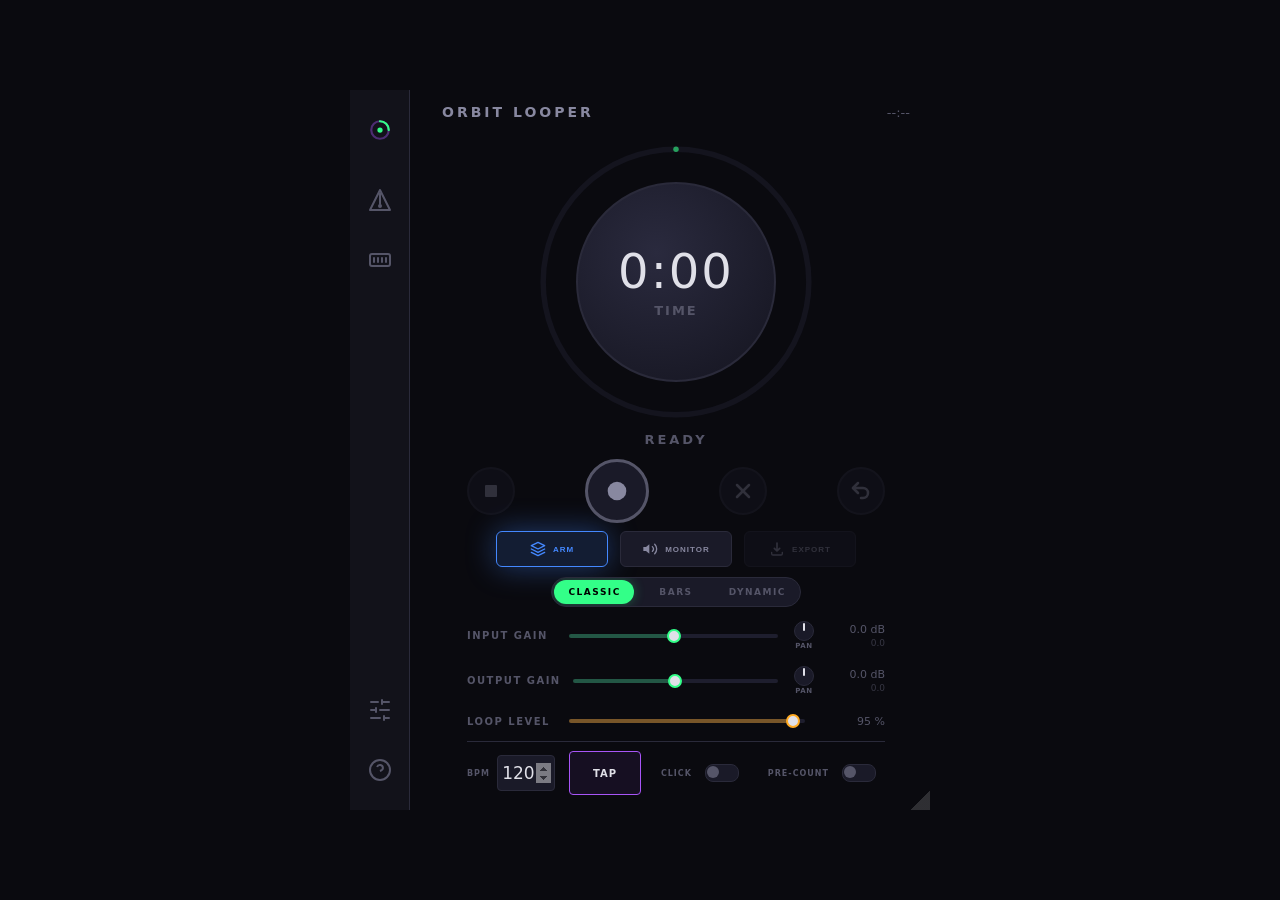
==== commit 6528620e: "Refactor - UI improvement" ====
--- a/Source/ui/public/index.html
+++ b/Source/ui/public/index.html
@@ -23,47 +23,61 @@
                 </svg>
             </div>
 
-            <!-- Metronome Icon -->
-            <div class="sidebar-icon" id="iconMetro" title="Metronome Settings">
+            <!-- Rhythm & Bars Icon -->
+            <button type="button" class="sidebar-icon" id="iconMetro" title="Rhythm & Bars"
+                aria-label="Open Rhythm & Bars">
                 <svg viewBox="0 0 24 24" width="24" height="24" fill="none" stroke="currentColor" stroke-width="2">
                     <path d="M12 2L2 22h20L12 2zm0 4v10" stroke-linecap="round" stroke-linejoin="round" />
                     <circle cx="12" cy="18" r="2" fill="currentColor" stroke="none" />
                 </svg>
-            </div>
+            </button>
 
             <!-- MIDI Icon -->
-            <div class="sidebar-icon" id="iconMidi" title="MIDI / Key Mapping">
+            <button type="button" class="sidebar-icon" id="iconMidi" title="MIDI / Key Mapping"
+                aria-label="Open MIDI and Key Mapping">
                 <svg viewBox="0 0 24 24" width="24" height="24" fill="none" stroke="currentColor" stroke-width="2">
                     <rect x="2" y="6" width="20" height="12" rx="2" stroke-linecap="round" />
                     <path d="M6 10v4M10 10v4M14 10v4M18 10v4" stroke-linecap="round" />
                 </svg>
-            </div>
+            </button>
 
             <div class="sidebar-spacer"></div>
 
-            <!-- Speaker Icon (Audio Options - Standalone Only) -->
-            <div class="sidebar-icon" id="iconAudio" title="Audio Options" style="display: none;">
+            <!-- Audio Device Settings (Standalone Only) -->
+            <button type="button" class="sidebar-icon" id="iconAudio" title="Audio Device Settings"
+                aria-label="Open Audio Device Settings" style="display: none;">
                 <svg viewBox="0 0 24 24" width="24" height="24" fill="none" stroke="currentColor" stroke-width="2">
-                    <path d="M11 5L6 9H2v6h4l5 4V5zM15.54 8.46a5 5 0 0 1 0 7.07M19.07 4.93a10 10 0 0 1 0 14.14" />
+                    <path d="M12 15.5a3.5 3.5 0 1 0 0-7 3.5 3.5 0 0 0 0 7Z" />
+                    <path d="M19.4 15a1.7 1.7 0 0 0 .34 1.88l.06.06-2.83 2.83-.06-.06a1.7 1.7 0 0 0-1.88-.34 1.7 1.7 0 0 0-1.03 1.56V21h-4v-.08a1.7 1.7 0 0 0-1.03-1.56 1.7 1.7 0 0 0-1.88.34l-.06.06-2.83-2.83.06-.06A1.7 1.7 0 0 0 4.6 15a1.7 1.7 0 0 0-1.52-1H3v-4h.08A1.7 1.7 0 0 0 4.6 9a1.7 1.7 0 0 0-.34-1.88l-.06-.06 2.83-2.83.06.06A1.7 1.7 0 0 0 8.97 4.6 1.7 1.7 0 0 0 10 3.08V3h4v.08a1.7 1.7 0 0 0 1.03 1.52 1.7 1.7 0 0 0 1.88-.34l.06-.06 2.83 2.83-.06.06A1.7 1.7 0 0 0 19.4 9c.24.61.83 1 1.52 1H21v4h-.08c-.69 0-1.28.39-1.52 1Z"
+                        stroke-linecap="round" stroke-linejoin="round" />
                 </svg>
-            </div>
-
-            <!-- Gear Icon (Orbit Settings) -->
-            <div class="sidebar-icon" id="iconGear" title="Orbit Settings">
-                <svg viewBox="0 0 24 24" width="24" height="24" fill="none" stroke="currentColor" stroke-width="2">
-                    <circle cx="12" cy="12" r="3" />
-                    <path
-                        d="M19.4 15a1.65 1.65 0 0 0 .33 1.82l.06.06a2 2 0 0 1 0 2.83 2 2 0 0 1-2.83 0l-.06-.06a1.65 1.65 0 0 0-1.82-.33 1.65 1.65 0 0 0-1 1.51V21a2 2 0 0 1-2 2 2 2 0 0 1-2-2v-.09A1.65 1.65 0 0 0 9 19.4a1.65 1.65 0 0 0-1.82.33l-.06.06a2 2 0 0 1-2.83 0 2 2 0 0 1 0-2.83l.06-.06a1.65 1.65 0 0 0 .33-1.82 1.65 1.65 0 0 0-1.51-1H3a2 2 0 0 1-2-2 2 2 0 0 1 2-2h.09A1.65 1.65 0 0 0 4.6 9a1.65 1.65 0 0 0-.33-1.82l-.06-.06a2 2 0 0 1 0-2.83 2 2 0 0 1 2.83 0l.06.06a1.65 1.65 0 0 0 1.82.33H9a1.65 1.65 0 0 0 1-1.51V3a2 2 0 0 1 2-2 2 2 0 0 1 2 2v.09a1.65 1.65 0 0 0 1 1.51 1.65 1.65 0 0 0 1.82-.33l.06-.06a2 2 0 0 1 2.83 0 2 2 0 0 1 0 2.83l-.06.06a1.65 1.65 0 0 0-.33 1.82V9a1.65 1.65 0 0 0 1.51 1H21a2 2 0 0 1 2 2 2 2 0 0 1-2 2h-.09a1.65 1.65 0 0 0-1.51 1z" />
+            </button>
+
+            <!-- Orbit Settings -->
+            <button type="button" class="sidebar-icon" id="iconGear" title="Orbit Settings"
+                aria-label="Open Orbit Settings">
+                <svg viewBox="0 0 24 24" width="24" height="24" fill="none" stroke="currentColor" stroke-width="2"
+                    stroke-linecap="round" stroke-linejoin="round">
+                    <line x1="21" x2="14" y1="4" y2="4" />
+                    <line x1="10" x2="3" y1="4" y2="4" />
+                    <line x1="21" x2="12" y1="12" y2="12" />
+                    <line x1="8" x2="3" y1="12" y2="12" />
+                    <line x1="21" x2="16" y1="20" y2="20" />
+                    <line x1="12" x2="3" y1="20" y2="20" />
+                    <line x1="14" x2="14" y1="2" y2="6" />
+                    <line x1="8" x2="8" y1="10" y2="14" />
+                    <line x1="16" x2="16" y1="18" y2="22" />
                 </svg>
-            </div>
+            </button>
 
             <!-- Help Icon -->
-            <div class="sidebar-icon" id="iconHelp" title="Help / About">
+            <button type="button" class="sidebar-icon" id="iconHelp" title="Help / About"
+                aria-label="Open Help and About">
                 <svg viewBox="0 0 24 24" width="24" height="24" fill="none" stroke="currentColor" stroke-width="2">
                     <circle cx="12" cy="12" r="10" />
                     <path d="M9.09 9a3 3 0 0 1 5.83 1c0 2-3 3-3 3M12 17h.01" />
                 </svg>
-            </div>
+            </button>
 
             <!-- Fullscreen Icon (Hidden per user request for future implementation) -->
             <div class="sidebar-icon" id="iconFullscreen" title="Toggle Fullscreen" style="display: none;">
@@ -108,24 +122,27 @@
                 <div class="state-text empty" id="stateText">READY</div>
             </div>
 
-            <!-- Transport Controls -->
-            <div class="transport">
+            <!-- Primary Transport Controls -->
+            <div class="transport" aria-label="Transport controls">
                 <!-- Stop/Play Toggle Button -->
-                <button class="transport-btn disabled" id="btnStop" title="Stop">
+                <button type="button" class="transport-btn disabled" id="btnStop" title="Stop" aria-label="Stop"
+                    aria-disabled="true" disabled>
                     <svg class="btn-icon" viewBox="0 0 24 24" id="stopIcon">
                         <rect x="6" y="6" width="12" height="12" rx="1" />
                     </svg>
                 </button>
 
                 <!-- Record/Overdub Button -->
-                <button class="transport-btn btn-record state-empty" id="btnRecord" title="Record">
+                <button type="button" class="transport-btn btn-record state-empty" id="btnRecord" title="Record"
+                    aria-label="Record">
                     <svg class="btn-icon" viewBox="0 0 24 24" id="recordIcon">
                         <circle cx="12" cy="12" r="8" />
                     </svg>
                 </button>
 
                 <!-- Clear Button -->
-                <button class="transport-btn disabled" id="btnClear" title="Clear">
+                <button type="button" class="transport-btn disabled" id="btnClear" title="Clear" aria-label="Clear"
+                    aria-disabled="true" disabled>
                     <svg class="btn-icon" viewBox="0 0 24 24">
                         <line x1="6" y1="6" x2="18" y2="18" stroke="currentColor" stroke-width="2.5"
                             stroke-linecap="round" />
@@ -135,7 +152,8 @@
                 </button>
 
                 <!-- Undo Button -->
-                <button class="transport-btn disabled" id="btnUndo" title="Undo Last Layer">
+                <button type="button" class="transport-btn disabled" id="btnUndo" title="Undo Last Layer"
+                    aria-label="Undo Last Layer" aria-disabled="true" disabled>
                     <svg class="btn-icon" viewBox="0 0 24 24">
                         <path d="M9 14L4 9l5-5" fill="none" stroke="currentColor" stroke-width="2.5"
                             stroke-linecap="round" stroke-linejoin="round" />
@@ -144,16 +162,21 @@
                     </svg>
                 </button>
 
-                <!-- Arm Overdub Button (Task 3) -->
-                <button class="transport-btn active" id="btnArmOverdub" title="Arm Overdub">
+            </div>
+
+            <!-- Secondary Performance Actions -->
+            <div class="utility-actions" aria-label="Loop utilities">
+                <button type="button" class="utility-btn active" id="btnArmOverdub" title="Arm Overdub"
+                    aria-pressed="true">
                     <svg class="btn-icon" viewBox="0 0 24 24">
                         <path d="M12 2L2 7l10 5 10-5-10-5zM2 17l10 5 10-5M2 12l10 5 10-5" fill="none"
                             stroke="currentColor" stroke-width="2" stroke-linecap="round" stroke-linejoin="round" />
                     </svg>
+                    <span class="utility-label">Arm</span>
                 </button>
 
-                <!-- Monitor Button -->
-                <button class="transport-btn btn-monitor" id="btnMonitor" title="Disable Monitoring (Active)">
+                <button type="button" class="utility-btn btn-monitor" id="btnMonitor" title="Disable Monitoring (Active)"
+                    aria-pressed="true">
                     <svg class="btn-icon" viewBox="0 0 24 24" id="monitorIcon">
                         <polygon points="11 5 6 9 2 9 2 15 6 15 11 19 11 5" fill="currentColor"></polygon>
                         <path d="M15.54 8.46a5 5 0 0 1 0 7.07" fill="none" stroke="currentColor" stroke-width="2"
@@ -161,32 +184,34 @@
                         <path d="M19.07 4.93a10 10 0 0 1 0 14.14" fill="none" stroke="currentColor" stroke-width="2"
                             stroke-linecap="round" stroke-linejoin="round"></path>
                     </svg>
+                    <span class="utility-label">Monitor</span>
                 </button>
 
-                <!-- Export Button -->
-                <button class="transport-btn disabled" id="btnExport" title="Export WAV">
+                <button type="button" class="utility-btn disabled" id="btnExport" title="Export WAV"
+                    aria-disabled="true" disabled>
                     <svg class="btn-icon" viewBox="0 0 24 24">
                         <path d="M12 3v12M12 15l-4-4M12 15l4-4" fill="none" stroke="currentColor" stroke-width="2.5"
                             stroke-linecap="round" stroke-linejoin="round" />
                         <path d="M4 17v2a2 2 0 002 2h12a2 2 0 002-2v-2" fill="none" stroke="currentColor"
                             stroke-width="2" stroke-linecap="round" />
                     </svg>
+                    <span class="utility-label">Export</span>
                 </button>
             </div>
 
             <!-- Loop Mode 3-Way Toggle -->
             <div class="mode-3way-container">
-                <div class="mode-3way" id="loopModeToggle">
-                    <div class="mode-segment active" id="segClassic" data-mode="0"
-                        title="Classic: First recording defines the loop length. Overdubs stop at this boundary.">
-                        CLASSIC</div>
-                    <div class="mode-segment" id="segBars" data-mode="1"
-                        title="Bars: Loop length is pre-determined by BPM and Bar settings in the Metronome panel.">BARS
-                    </div>
-                    <div class="mode-segment" id="segDynamic" data-mode="2"
+                <div class="mode-3way" id="loopModeToggle" role="group" aria-label="Loop mode">
+                    <button type="button" class="mode-segment active" id="segClassic" data-mode="0"
+                        title="Classic: First recording defines the loop length. Overdubs stop at this boundary."
+                        aria-pressed="true">CLASSIC</button>
+                    <button type="button" class="mode-segment" id="segBars" data-mode="1"
+                        title="Bars: Loop length is determined by BPM on the main screen and Bars and Beats in Rhythm &amp; Bars."
+                        aria-pressed="false">BARS</button>
+                    <button type="button" class="mode-segment" id="segDynamic" data-mode="2"
                         title="Dynamic: Overdubs extend the loop length up to the Global Max Length in Settings.">
-                        DYNAMIC</div>
-                    <div class="mode-selection-pill" id="modePill"></div>
+                        DYNAMIC</button>
+                    <div class="mode-selection-pill" id="modePill" aria-hidden="true"></div>
                 </div>
             </div>
 
@@ -248,6 +273,33 @@
                 </div>
             </div>
 
+            <!-- Performance Tempo Controls -->
+            <div class="tempo-strip" aria-label="Tempo controls">
+                <label class="tempo-control tempo-bpm" for="bpmInput">
+                    <span class="tempo-label">BPM</span>
+                    <input type="number" class="tempo-input" id="bpmInput" value="120" min="30" max="300"
+                        inputmode="numeric" aria-label="Tempo in beats per minute">
+                </label>
+
+                <button type="button" class="tap-tempo-btn" id="tapTempoButton" title="Tap Tempo">TAP</button>
+
+                <div class="tempo-control">
+                    <span class="tempo-label" id="clickToggleLabel">Click</span>
+                    <button type="button" class="toggle-switch" id="clickToggle" aria-labelledby="clickToggleLabel"
+                        aria-pressed="false">
+                        <span class="toggle-thumb"></span>
+                    </button>
+                </div>
+
+                <div class="tempo-control">
+                    <span class="tempo-label" id="preCountToggleLabel">Pre-count</span>
+                    <button type="button" class="toggle-switch" id="preCountToggle"
+                        aria-labelledby="preCountToggleLabel" aria-pressed="false">
+                        <span class="toggle-thumb"></span>
+                    </button>
+                </div>
+            </div>
+
             <!-- MIDI CC Mapping Panel -->
 
             <div class="midi-rows" id="midiRows">
@@ -527,13 +579,6 @@
                 <div class="metro-grid-row">
                     <div class="metro-group">
                         <div class="metro-input-wrapper">
-                            <span class="metro-label-small">BPM</span>
-                            <input type="number" class="metro-input" id="bpmInput" value="120" min="30" max="300">
-                        </div>
-                    </div>
-
-                    <div class="metro-group">
-                        <div class="metro-input-wrapper">
                             <span class="metro-label-small">BEATS</span>
                             <input type="number" class="metro-input" id="beatsInput" value="4" min="1" max="16">
                         </div>
@@ -555,25 +600,16 @@
 
                 <div class="metro-duration" id="metroDuration">Duration: 8.0s</div>
 
-                <!-- ROW 2: Playback Features -->
+                <!-- ROW 2: Advanced Playback Features -->
                 <div class="metro-grid-row">
                     <div class="metro-group">
-                        <span class="metro-label-small">CLICK</span>
-                        <div class="toggle-switch" id="clickToggle">
-                            <div class="toggle-thumb"></div>
-                        </div>
-                        <button class="play-click-btn" id="playClickBtn" title="Audition Click">
+                        <span class="metro-label-small">AUDITION CLICK</span>
+                        <button type="button" class="play-click-btn" id="playClickBtn" title="Audition Click"
+                            aria-pressed="false">
                             <svg viewBox="0 0 24 24" width="10" height="10" fill="currentColor">
                                 <path d="M8 5v14l11-7z" />
                             </svg>
                         </button>
-                    </div>
-
-                    <div class="metro-group">
-                        <span class="metro-label-small">PRE-COUNT</span>
-                        <div class="toggle-switch" id="preCountToggle">
-                            <div class="toggle-thumb"></div>
-                        </div>
                     </div>
 
                     <div class="metro-group" id="preCountGroup"
@@ -602,75 +638,13 @@
 
         <!-- Version Footer -->
         <!-- MODALS -->
-        <style>
-            .modal-overlay {
-                position: fixed;
-                top: 0;
-                left: 60px;
-                /* Offset by sidebar */
-                right: 0;
-                bottom: 0;
-                background: rgba(0, 0, 0, 0.85);
-                z-index: 200;
-                display: none;
-                justify-content: center;
-                align-items: center;
-                backdrop-filter: blur(4px);
-            }
-
-            .modal-overlay.open {
-                display: flex;
-            }
-
-            .modal-content {
-                background: var(--bg-panel);
-                border: 1px solid var(--border);
-                border-radius: 12px;
-                width: 90%;
-                max-width: 400px;
-                max-height: 90vh;
-                overflow-y: auto;
-                padding: 20px;
-                box-shadow: 0 10px 40px rgba(0, 0, 0, 0.5);
-                position: relative;
-            }
-
-            .modal-header {
-                display: flex;
-                justify-content: space-between;
-                align-items: center;
-                margin-bottom: 20px;
-                padding-bottom: 10px;
-                border-bottom: 1px solid var(--border);
-            }
-
-            .modal-title {
-                font-size: 14px;
-                font-weight: 700;
-                text-transform: uppercase;
-                letter-spacing: 2px;
-                color: var(--text-primary);
-            }
-
-            .modal-close {
-                background: none;
-                border: none;
-                color: var(--text-dim);
-                font-size: 24px;
-                cursor: pointer;
-                line-height: 1;
-            }
-
-            .modal-close:hover {
-                color: var(--text-primary);
-            }
-        </style>
+        <!-- MODALS (shared styles live in style.css) -->
 
         <!-- METRONOME MODAL -->
         <div class="modal-overlay" id="modalMetro">
             <div class="modal-content">
                 <div class="modal-header">
-                    <div class="modal-title">Metronome Settings</div>
+                    <div class="modal-title">Rhythm &amp; Bars</div>
                     <button class="modal-close" onclick="toggleModal('modalMetro')">&times;</button>
                 </div>
                 <!-- Content moved from panel -->
@@ -726,7 +700,7 @@
         <div id="settingsContent">
             <div class="settings-group">
                 <div class="settings-label">GLOBAL MAX LENGTH</div>
-                <div class="settings-desc">Allocates fixed RAM for all loop layers. Higher values use more memory.</div>
+                <div class="settings-desc">Maximum loop length (tape length). Memory is allocated per layer as you record — longer loops and Dynamic mode use more RAM.</div>
                 <div class="settings-options" id="maxLenOptions">
                     <button class="settings-opt" data-value="60">1m</button>
                     <button class="settings-opt" data-value="120">2m</button>
@@ -821,17 +795,17 @@
             <div class="memory-info"
                 style="padding:12px; background:rgba(51,255,136,0.08); border-left:3px solid var(--color-playing); font-size:11px; color:var(--text-secondary); line-height:1.4; margin-bottom: 12px;">
                 <span style="color:var(--text-primary); font-weight:bold; display:block; margin-bottom:5px;">🎵
-                    Metronome / Click Track</span>
+                    Tempo / Click Track</span>
                 Sample-accurate click track synthesized in the audio thread, routed through your audio interface.
                 <ul style="margin: 5px 0 0 15px; padding: 0;">
-                    <li style="margin-bottom: 4px;"><b>Play ▶ Button</b>: Audition the click at the current BPM without
-                        recording — useful to check speed before committing.</li>
-                    <li style="margin-bottom: 4px;"><b>Click Toggle</b>: Enable or disable the metronome click during
-                        recording and playback, speed is driven by the BPM setting.</li>
-                    <li style="margin-bottom: 4px;"><b>Pre-Count</b>: Count-in bars before recording starts — works with
-                        all trigger methods (button, key, MIDI, footswitch).</li>
-                    <li style="margin-bottom: 4px;"><b>Rhythm Matrix</b>: Step-sequencer-style pattern editor for accent
-                        (A) and regular (B) beats, up to 16 beats per bar.</li>
+                    <li style="margin-bottom: 4px;"><b>BPM / TAP</b>: Enter an exact tempo or tap repeatedly to detect
+                        it. TAP changes BPM only and does not enable the click.</li>
+                    <li style="margin-bottom: 4px;"><b>Click</b>: Enable or disable the metronome during recording and
+                        playback from the main screen.</li>
+                    <li style="margin-bottom: 4px;"><b>Pre-Count</b>: Enable the count-in from the main screen. It works
+                        with button, key, MIDI, and footswitch triggers.</li>
+                    <li style="margin-bottom: 4px;"><b>Rhythm &amp; Bars</b>: Set Bars, Beats, Pre-count Bars, audition the
+                        click, and edit accent (A) and regular (B) beats.</li>
                 </ul>
             </div>
 
--- a/Source/ui/public/style.css
+++ b/Source/ui/public/style.css
@@ -19,7 +19,7 @@
     --color-stopped: #6666aa;
 
     /* Knob */
-    --knob-size: 220px;
+    --knob-size: 200px;
     --knob-track: #1e1e2e;
     --knob-fill: #33ff88;
 
@@ -67,6 +67,10 @@
     justify-content: center;
     align-items: center;
     overflow: hidden;
+    /* Android WebView: height:100% and 100vh can resolve to 0px.
+       position:fixed + inset:0 reliably fills the viewport. */
+    position: fixed;
+    inset: 0;
 }
 
 /* Create a central wrapper to enforce the 580px x 720px design size */
@@ -78,9 +82,6 @@
     background: var(--bg-dark);
     position: relative;
     flex-shrink: 0;
-    transform-origin: center center;
-    will-change: transform;
-    /* Hint for browser optimization */
 }
 
 /* Custom Resize Handle (JS bridges to C++) */
@@ -134,8 +135,12 @@
 .sidebar-icon {
     width: 40px;
     height: 40px;
+    padding: 0;
+    border: 0;
     border-radius: 8px;
-    color: var(--text-dim);
+    background: transparent;
+    color: var(--text-dim);
+    font: inherit;
     display: flex;
     align-items: center;
     justify-content: center;
@@ -204,8 +209,8 @@
            ============================================ */
 .knob-container {
     position: relative;
-    width: 320px;
-    height: 320px;
+    width: 292px;
+    height: 292px;
     display: flex;
     align-items: center;
     justify-content: center;
@@ -225,8 +230,8 @@
 /* Playback ring (SVG canvas) */
 .playback-ring {
     position: absolute;
-    width: 310px;
-    height: 310px;
+    width: 284px;
+    height: 284px;
     pointer-events: none;
 }
 
@@ -363,10 +368,68 @@
     display: flex;
     justify-content: space-between;
     align-items: center;
-    margin-top: 24px;
+    margin-top: 12px;
     width: 100%;
     padding: 0 45px;
     /* Aligns exactly with .gain-controls padding */
+}
+
+.utility-actions {
+    display: grid;
+    grid-template-columns: repeat(3, minmax(0, 112px));
+    justify-content: center;
+    gap: 12px;
+    width: 100%;
+    margin-top: 8px;
+    padding: 0 45px;
+}
+
+.utility-btn {
+    height: 36px;
+    border: 1px solid var(--border);
+    border-radius: 6px;
+    background: var(--surface);
+    color: var(--text-secondary);
+    cursor: pointer;
+    display: flex;
+    align-items: center;
+    justify-content: center;
+    gap: 7px;
+    padding: 0 10px;
+    transition: border-color 0.15s ease, background 0.15s ease, color 0.15s ease, transform 0.15s ease;
+}
+
+.utility-btn .btn-icon {
+    width: 16px;
+    height: 16px;
+}
+
+.utility-label {
+    font-size: 8px;
+    font-weight: 700;
+    letter-spacing: 1px;
+    text-transform: uppercase;
+}
+
+.utility-btn:hover {
+    border-color: var(--text-secondary);
+    background: #222233;
+}
+
+.utility-btn:active {
+    transform: scale(0.97);
+}
+
+.utility-btn.disabled {
+    opacity: 0.3;
+    pointer-events: none;
+}
+
+.utility-btn.active {
+    color: var(--color-armed);
+    border-color: var(--color-armed);
+    background: rgba(68, 136, 255, 0.15);
+    box-shadow: var(--glow-armed);
 }
 
 /* ============================================
@@ -375,7 +438,7 @@
 .mode-3way-container {
     display: flex;
     justify-content: center;
-    margin-top: 18px;
+    margin-top: 10px;
     width: 100%;
 }
 
@@ -397,6 +460,10 @@
     display: flex;
     align-items: center;
     justify-content: center;
+    padding: 0;
+    border: 0;
+    background: transparent;
+    font: inherit;
     font-size: 9px;
     font-weight: 800;
     letter-spacing: 1.5px;
@@ -555,6 +622,28 @@
 /* ============================================
            MIDI / KEY MAPPING
            ============================================ */
+/* MIDI Activity Indicator Dot */
+.midi-activity-dot {
+    display: inline-block;
+    width: 8px;
+    height: 8px;
+    border-radius: 50%;
+    background: var(--text-dim);
+    margin-left: 6px;
+    vertical-align: middle;
+    transition: background 0.3s ease, box-shadow 0.3s ease;
+}
+
+.midi-activity-dot.midi-active {
+    background: var(--color-playing);
+    box-shadow: 0 0 6px rgba(51, 255, 136, 0.5);
+}
+
+.midi-activity-dot.midi-inactive {
+    background: var(--text-dim);
+    box-shadow: none;
+}
+
 .midi-rows {
     display: none;
     flex-direction: column;
@@ -694,12 +783,150 @@
 .gain-controls {
     display: flex;
     flex-direction: column;
-    gap: 28px;
-    /* Increased gap to distribute space evenly */
+    gap: 16px;
     width: 100%;
     padding: 0 45px;
-    margin-top: 32px;
-    margin-bottom: 24px;
+    margin-top: 14px;
+    margin-bottom: 0;
+}
+
+/* ============================================
+           MAIN TEMPO CONTROLS
+           ============================================ */
+.tempo-strip {
+    display: grid;
+    grid-template-columns: 92px 72px minmax(92px, 1fr) minmax(120px, 1.2fr);
+    align-items: center;
+    gap: 10px;
+    width: calc(100% - 90px);
+    min-height: 54px;
+    margin-top: 10px;
+    padding-top: 9px;
+    border-top: 1px solid var(--border);
+}
+
+.tempo-control {
+    min-width: 0;
+    min-height: 44px;
+    display: flex;
+    align-items: center;
+    justify-content: center;
+    gap: 7px;
+}
+
+.tempo-bpm {
+    justify-content: flex-start;
+}
+
+.tempo-label {
+    color: var(--text-dim);
+    font-size: 8px;
+    font-weight: 700;
+    letter-spacing: 1px;
+    text-transform: uppercase;
+    white-space: nowrap;
+}
+
+.tempo-input {
+    width: 58px;
+    height: 36px;
+    padding: 0 3px;
+    border: 1px solid var(--border);
+    border-radius: 4px;
+    outline: none;
+    background: var(--surface);
+    color: var(--text-primary);
+    font: inherit;
+    font-size: 17px;
+    font-variant-numeric: tabular-nums;
+    text-align: center;
+}
+
+.tempo-input:focus {
+    border-color: var(--color-accent);
+}
+
+.tempo-input::-webkit-inner-spin-button,
+.tempo-input::-webkit-outer-spin-button {
+    opacity: 0.45;
+}
+
+.tap-tempo-btn {
+    width: 72px;
+    height: 44px;
+    border: 1px solid var(--color-accent);
+    border-radius: 4px;
+    background: rgba(168, 85, 247, 0.08);
+    color: var(--text-primary);
+    cursor: pointer;
+    font: inherit;
+    font-size: 10px;
+    font-weight: 800;
+    letter-spacing: 1px;
+    transition: background 0.12s ease, color 0.12s ease, transform 0.12s ease;
+}
+
+.tap-tempo-btn:hover {
+    background: rgba(168, 85, 247, 0.18);
+}
+
+.tap-tempo-btn.tapped {
+    background: var(--color-accent);
+    color: #08080c;
+    transform: scale(0.96);
+}
+
+.tempo-strip .toggle-switch {
+    width: 44px;
+    height: 44px;
+    border: 0;
+    border-radius: 4px;
+    background: transparent;
+}
+
+.tempo-strip .toggle-switch::before {
+    content: '';
+    position: absolute;
+    top: 13px;
+    left: 6px;
+    width: 32px;
+    height: 16px;
+    border: 1px solid var(--border);
+    border-radius: 8px;
+    background: var(--surface);
+    transition: background 0.2s ease, border-color 0.2s ease;
+}
+
+.tempo-strip .toggle-switch.active {
+    border: 0;
+    background: transparent;
+}
+
+.tempo-strip .toggle-switch.active::before {
+    border-color: var(--color-accent);
+    background: rgba(168, 85, 247, 0.3);
+}
+
+.tempo-strip .toggle-thumb {
+    top: 15px;
+    left: 8px;
+    z-index: 1;
+}
+
+.tempo-strip .toggle-switch.active .toggle-thumb {
+    left: 24px;
+}
+
+.sidebar-icon:focus-visible,
+.transport-btn:focus-visible,
+.utility-btn:focus-visible,
+.mode-segment:focus-visible,
+.tap-tempo-btn:focus-visible,
+.toggle-switch:focus-visible,
+.play-click-btn:focus-visible,
+.modal-close:focus-visible {
+    outline: 2px solid var(--color-accent);
+    outline-offset: 2px;
 }
 
 .gain-control {
@@ -798,7 +1025,8 @@
     height: 8px;
     background: var(--text-primary);
     top: 1px;
-    left: 8px;
+    left: 50%;
+    margin-left: -1px;
     border-radius: 1px;
     transform-origin: 1px 9px;
 }
@@ -1262,4 +1490,344 @@
     min-width: 48px;
     text-align: center;
     letter-spacing: 1px;
-}+}
+
+/* ============================================
+           BLUETOOTH CLASSIC MIDI
+           ============================================ */
+.bt-device-row {
+    display: flex;
+    align-items: center;
+    gap: 10px;
+    padding: 10px 12px;
+    margin-bottom: 4px;
+    background: var(--surface);
+    border: 1px solid var(--border);
+    border-radius: 6px;
+    cursor: pointer;
+    transition: background 0.15s, border-color 0.15s;
+}
+
+.bt-device-row:hover {
+    background: rgba(255, 255, 255, 0.05);
+    border-color: var(--text-secondary);
+}
+
+.bt-device-row.bt-last-connected {
+    border-color: rgba(51, 255, 136, 0.3);
+}
+
+.bt-device-name {
+    flex: 1;
+    font-size: 12px;
+    font-weight: 600;
+    color: var(--text-primary);
+    letter-spacing: 0.5px;
+}
+
+.bt-device-status {
+    font-size: 10px;
+    font-weight: 600;
+    letter-spacing: 0.5px;
+    text-transform: uppercase;
+    color: var(--text-dim);
+}
+
+.bt-device-status.bt-status-connected {
+    color: var(--color-playing);
+}
+
+.bt-device-status.bt-status-connecting {
+    color: var(--color-overdubbing);
+}
+
+/* Connection status indicator dot */
+.bt-status-dot {
+    width: 8px;
+    height: 8px;
+    border-radius: 50%;
+    background: var(--text-dim);
+    flex-shrink: 0;
+    transition: background 0.2s, box-shadow 0.2s;
+}
+
+.bt-status-dot.bt-dot-connected {
+    background: var(--color-playing);
+    box-shadow: 0 0 6px rgba(51, 255, 136, 0.5);
+}
+
+.bt-status-dot.bt-dot-connecting {
+    background: var(--color-overdubbing);
+    box-shadow: 0 0 6px rgba(255, 170, 34, 0.4);
+}
+
+/* ============================================
+           MODALS (shared desktop + mobile)
+           Extracted from identical inline <style> blocks
+           in index.html / mobile-index.html
+           ============================================ */
+.modal-overlay {
+    position: fixed;
+    top: 0;
+    left: 60px;
+    /* Offset by sidebar */
+    right: 0;
+    bottom: 0;
+    background: rgba(0, 0, 0, 0.85);
+    z-index: 200;
+    display: none;
+    justify-content: center;
+    align-items: center;
+    backdrop-filter: blur(4px);
+}
+
+.modal-overlay.open {
+    display: flex;
+}
+
+.modal-content {
+    background: var(--bg-panel);
+    border: 1px solid var(--border);
+    border-radius: 12px;
+    width: 90%;
+    max-width: 400px;
+    max-height: 90vh;
+    overflow-y: auto;
+    padding: 20px;
+    box-shadow: 0 10px 40px rgba(0, 0, 0, 0.5);
+    position: relative;
+}
+
+.modal-header {
+    display: flex;
+    justify-content: space-between;
+    align-items: center;
+    margin-bottom: 20px;
+    padding-bottom: 10px;
+    border-bottom: 1px solid var(--border);
+}
+
+.modal-title {
+    font-size: 14px;
+    font-weight: 700;
+    text-transform: uppercase;
+    letter-spacing: 2px;
+    color: var(--text-primary);
+}
+
+.modal-close {
+    background: none;
+    border: none;
+    color: var(--text-dim);
+    font-size: 24px;
+    cursor: pointer;
+    line-height: 1;
+}
+
+.modal-close:hover {
+    color: var(--text-primary);
+}
+
+/* ================================================================
+           MOBILE LAYOUT (body.mobile) — portrait phone, no scaling
+           Extracted from the mobile-index.html <head> override block.
+           The .app-wrapper is set to exact screen dimensions by mobile.js.
+           ================================================================ */
+
+/* Fill screen exactly — mobile.js sets explicit px width/height via inline
+   style. Do NOT use width/height here; inline style must win without
+   !important. */
+body.mobile .app-wrapper {
+    transform: none !important;
+    flex-direction: column !important;
+    overflow: hidden !important;
+}
+
+/* ── Bottom navigation (sidebar repositioned) ── */
+body.mobile .sidebar {
+    position: fixed !important;
+    bottom: 0 !important;
+    left: 0 !important;
+    right: auto !important;
+    top: auto !important;
+    width: var(--mobile-visible-width, 100%) !important;
+    min-height: unset !important;
+    height: 60px !important;
+    flex-direction: row !important;
+    justify-content: space-around !important;
+    align-items: center !important;
+    padding: 0 !important;
+    gap: 0 !important;
+    border-top: 1px solid var(--border) !important;
+    border-right: none !important;
+    z-index: 200 !important;
+}
+
+body.mobile .sidebar-logo { display: none !important; }
+body.mobile .sidebar-spacer { display: none !important; }
+
+body.mobile .sidebar-icon {
+    width: 52px !important;
+    height: 52px !important;
+    border-radius: 14px !important;
+    flex-shrink: 0 !important;
+}
+
+/* ── Main content fills above bottom nav ── */
+body.mobile .main-content {
+    flex: 1 !important;
+    width: 100% !important;
+    max-width: 100% !important;
+    min-width: 0 !important;
+    margin-left: 0 !important;
+    overflow-y: auto !important;
+    overflow-x: hidden !important;
+    padding-bottom: 64px !important;
+    align-items: center !important;
+    box-sizing: border-box !important;
+}
+
+/* ── Header ── */
+body.mobile .header {
+    padding: 10px 20px 6px !important;
+}
+
+/* ── Transport: compact padding for narrower screen ── */
+body.mobile .transport {
+    margin-top: 10px !important;
+    padding: 0 16px !important;
+}
+
+body.mobile .transport-btn {
+    width: 52px !important;
+    height: 52px !important;
+}
+
+body.mobile .transport-btn.btn-record {
+    width: 64px !important;
+    height: 64px !important;
+}
+
+body.mobile .utility-actions {
+    grid-template-columns: repeat(3, minmax(0, 1fr));
+    gap: 8px;
+    padding: 0 16px !important;
+    margin-top: 8px !important;
+}
+
+body.mobile .utility-btn {
+    min-width: 0;
+    height: 44px;
+    padding: 0 6px;
+}
+
+/* ── Mode selector: full width ── */
+body.mobile .mode-3way-container {
+    margin-top: 10px !important;
+}
+
+body.mobile .mode-3way {
+    width: 85% !important;
+    max-width: 320px !important;
+}
+
+/* ── Gain sliders: tighter for mobile ── */
+body.mobile .gain-controls {
+    padding: 0 16px !important;
+    gap: 16px !important;
+    margin-top: 14px !important;
+    margin-bottom: 0 !important;
+}
+
+body.mobile .tempo-strip {
+    grid-template-columns: repeat(2, minmax(0, 1fr));
+    gap: 4px 12px;
+    width: calc(100% - 32px);
+    min-height: 100px;
+    margin-top: 10px;
+    padding: 8px 0 12px;
+}
+
+body.mobile .tempo-control {
+    justify-content: center;
+}
+
+body.mobile .tempo-bpm {
+    justify-content: center;
+}
+
+body.mobile .gain-label {
+    min-width: 78px !important;
+    font-size: 9px !important;
+}
+
+body.mobile .gain-slider-thumb {
+    width: 18px !important;
+    height: 18px !important;
+}
+
+/* ── State display ── */
+body.mobile .state-display {
+    margin-top: 4px !important;
+}
+
+/* ── Modals: mobile.js sets width/height to screen.width × innerHeight
+   so they don't extend into the off-screen area of the WebView. ── */
+body.mobile .modal-overlay {
+    left: 0 !important;
+}
+
+body.mobile .modal-content,
+body.mobile .modal {
+    max-height: none !important;  /* mobile.js sets this */
+}
+
+/* ── Pan knobs: slightly larger tap target ── */
+body.mobile .pan-knob {
+    width: 28px !important;
+    height: 28px !important;
+}
+
+/* ── Modal scrolling fix ──
+   .modal uses flex-column so the header stays pinned and .modal-content
+   gets the remaining space and scrolls. min-height:0 is required to let
+   a flex child shrink below its content size. ── */
+body.mobile .modal {
+    display: flex !important;
+    flex-direction: column !important;
+    overflow: hidden !important;
+    background: var(--bg-panel) !important;
+    border: 1px solid var(--border) !important;
+    border-radius: 12px !important;
+    padding: 20px !important;
+    box-shadow: 0 10px 40px rgba(0, 0, 0, 0.5) !important;
+    /* Force height to match maxHeight set by mobile.js applyModalSize */
+}
+
+body.mobile .modal .modal-header {
+    flex-shrink: 0 !important;
+}
+
+body.mobile .modal .modal-content {
+    flex: 1 1 0 !important;
+    min-height: 0 !important;
+    overflow-y: auto !important;
+    -webkit-overflow-scrolling: touch !important;
+    /* Reset modal-content styles when nested inside .modal */
+    background: none !important;
+    border: none !important;
+    border-radius: 0 !important;
+    padding: 0 !important;
+    box-shadow: none !important;
+    max-height: none !important;
+    width: auto !important;
+}
+
+/* Make close button a comfortable tap target on mobile */
+body.mobile .modal-close {
+    min-width: 44px !important;
+    min-height: 44px !important;
+    display: flex !important;
+    align-items: center !important;
+    justify-content: center !important;
+}
